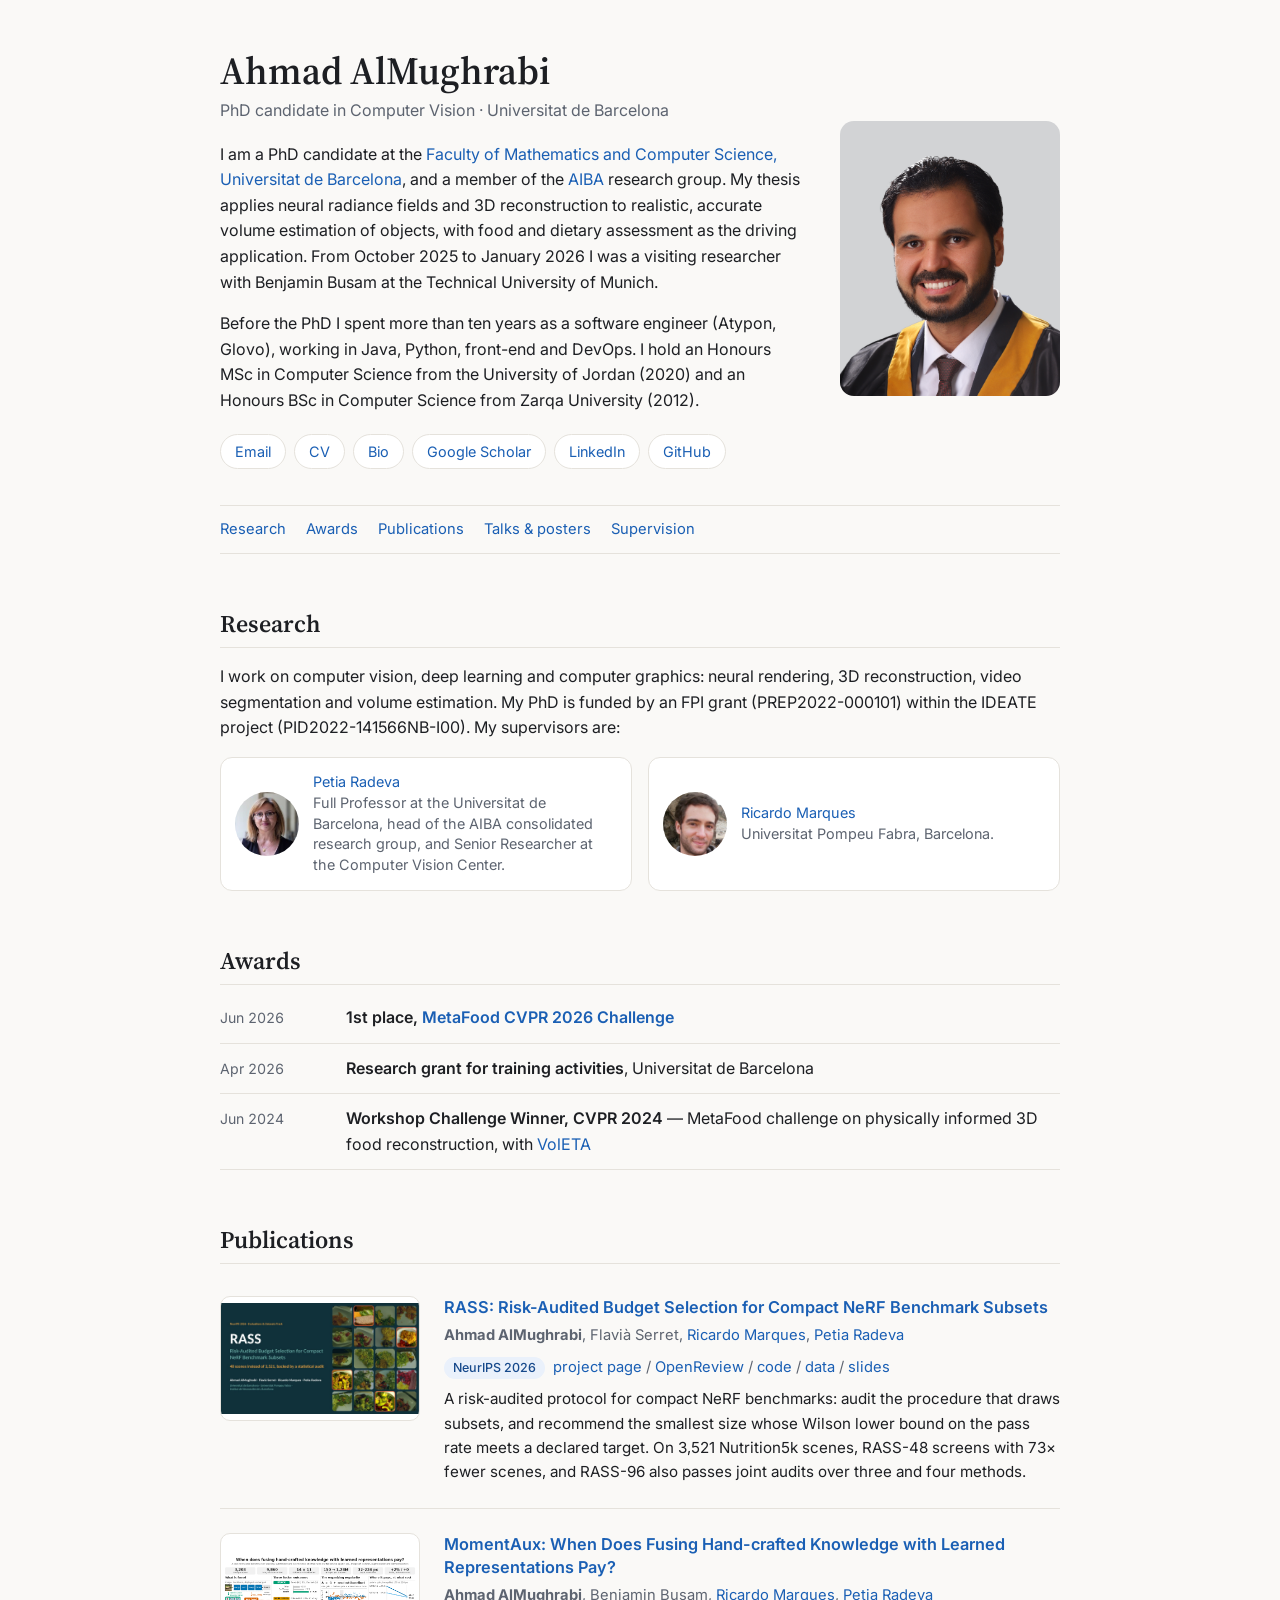
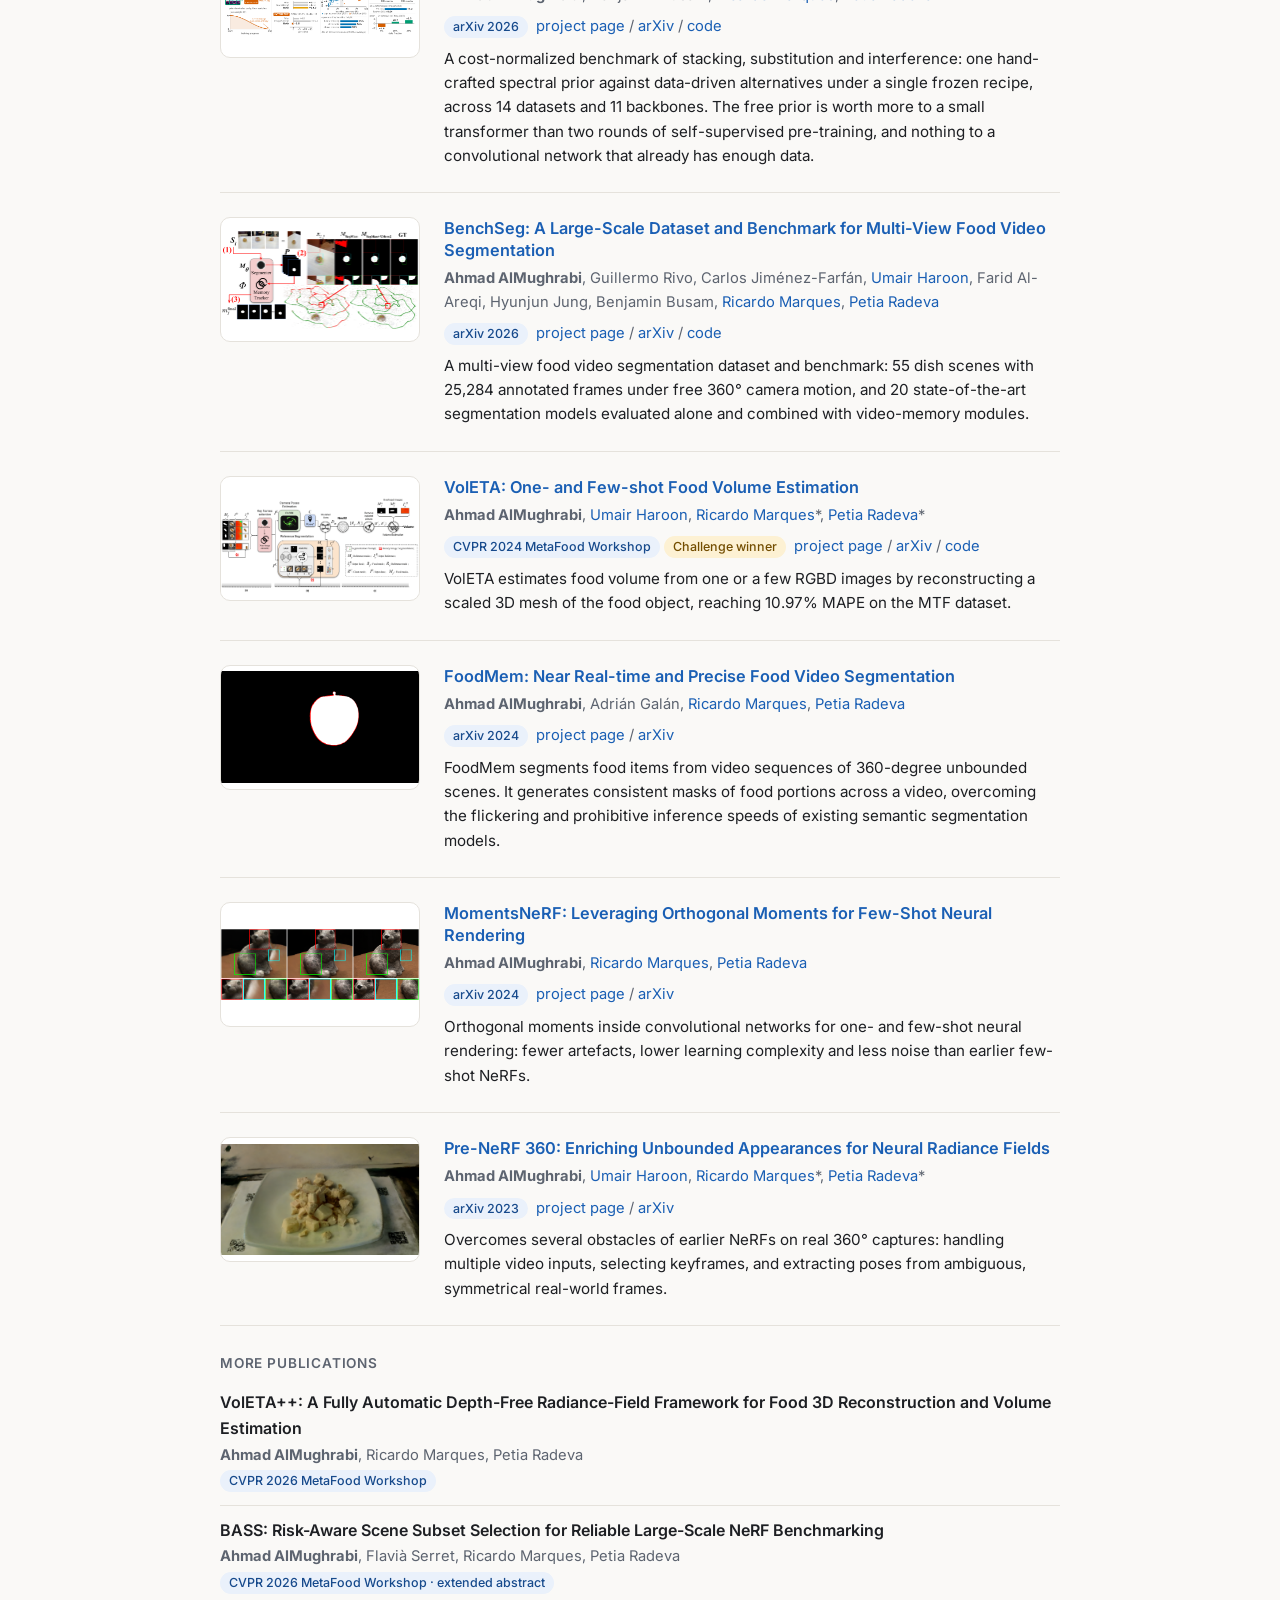
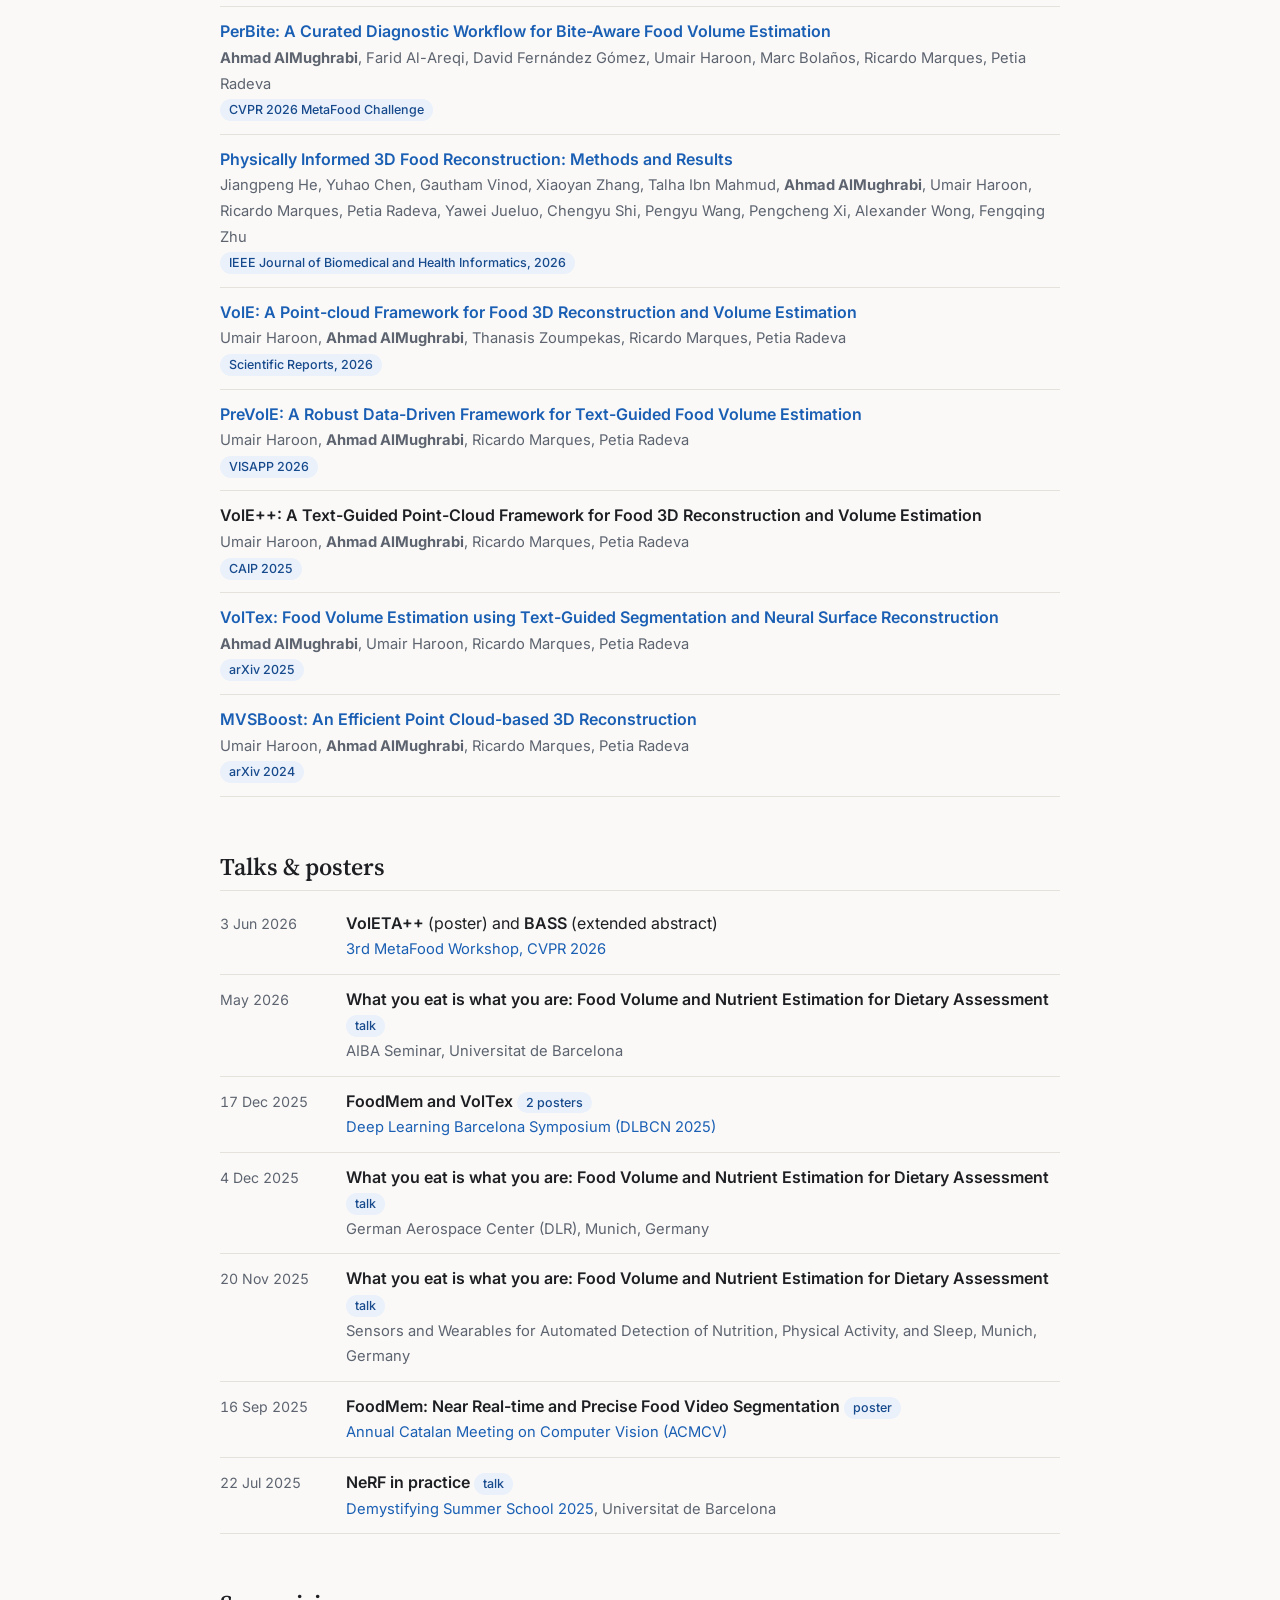
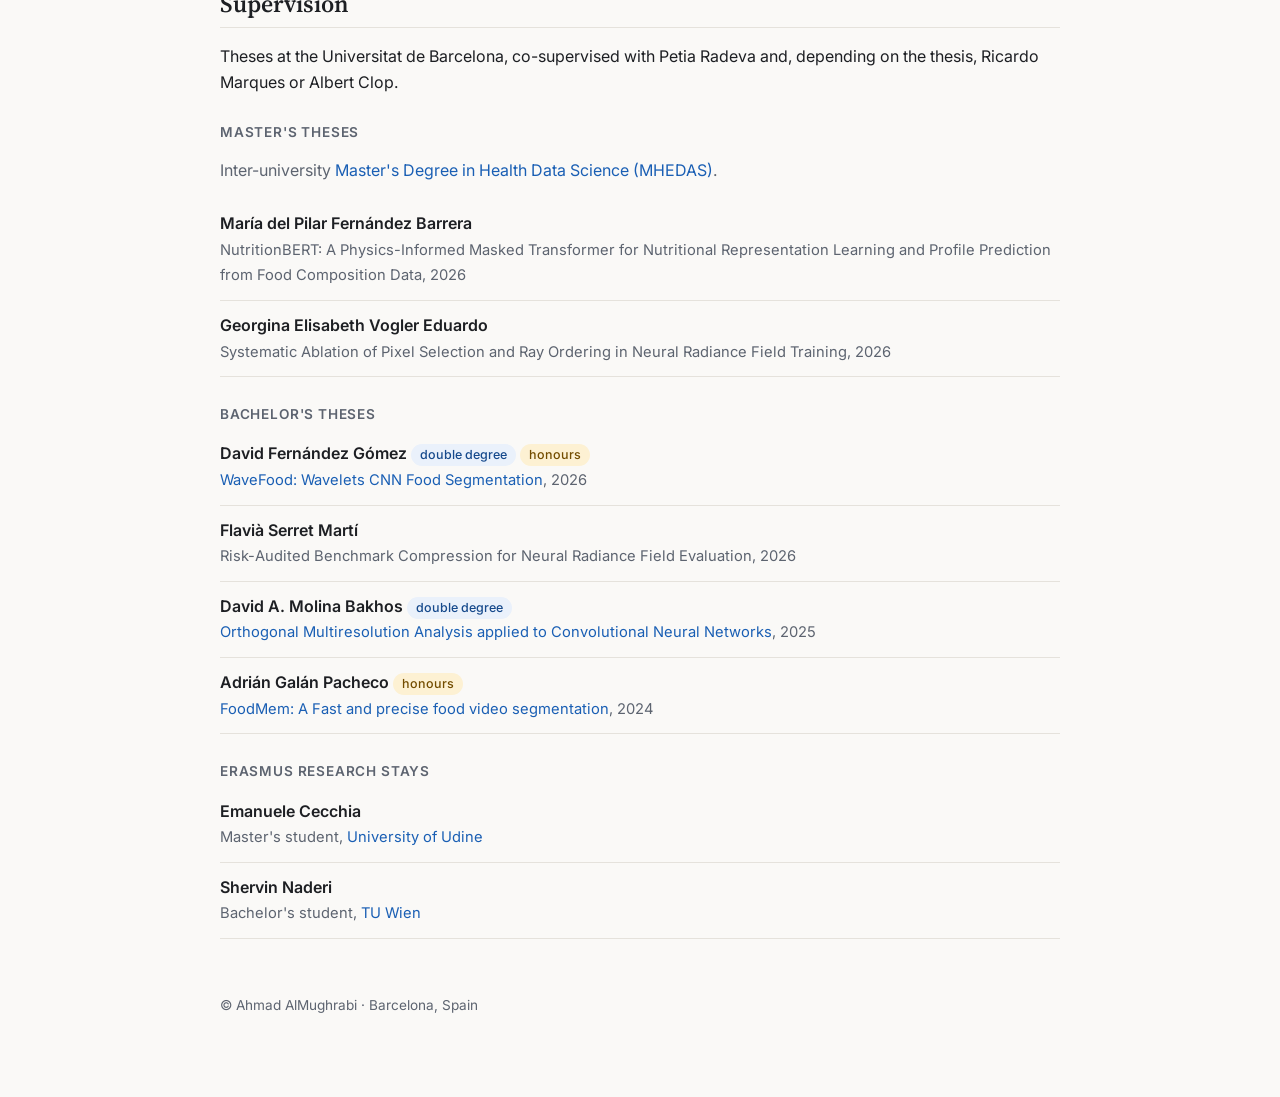
==== index.html @ 0c10c7a7 "Add the RASS project page (NeurIPS 2026, Evaluations & Datasets Track) New page at RASS/ in the styl" ====
<!DOCTYPE html>
<html lang="en">
<head>
  <meta charset="UTF-8">
  <title>Ahmad AlMughrabi</title>
  <meta name="author" content="Ahmad AlMughrabi">
  <meta name="description" content="Ahmad AlMughrabi, PhD candidate at the Universitat de Barcelona working on 3D reconstruction, neural rendering and food computing.">
  <meta name="viewport" content="width=device-width, initial-scale=1">
  <link rel="preconnect" href="https://fonts.googleapis.com">
  <link rel="preconnect" href="https://fonts.gstatic.com" crossorigin>
  <link rel="stylesheet" href="https://fonts.googleapis.com/css2?family=Inter:wght@400;500;600&family=Source+Serif+4:wght@600&display=swap">
  <link rel="stylesheet" href="stylesheet.css">
  <link rel="icon" href="data:image/svg+xml,<svg xmlns=%22http://www.w3.org/2000/svg%22 viewBox=%220 0 100 100%22><text y=%22.9em%22 font-size=%2290%22>🌐</text></svg>">
</head>

<body>
<main>

  <header class="intro">
    <div>
      <h1>Ahmad AlMughrabi</h1>
      <p class="role">PhD candidate in Computer Vision &middot; Universitat de Barcelona</p>
      <p>
        I am a PhD candidate at the <a href="https://mat.ub.edu/en/">Faculty of Mathematics and Computer Science, Universitat de Barcelona</a>,
        and a member of the <a href="https://www.ub.edu/aiba/">AIBA</a> research group. My thesis applies neural radiance fields and
        3D reconstruction to realistic, accurate volume estimation of objects, with food and dietary assessment as the driving application.
        From October 2025 to January 2026 I was a visiting researcher with Benjamin Busam at the Technical University of Munich.
      </p>
      <p>
        Before the PhD I spent more than ten years as a software engineer (Atypon, Glovo), working in Java, Python, front-end and DevOps.
        I hold an Honours MSc in Computer Science from the University of Jordan (2020) and an Honours BSc in Computer Science from Zarqa University (2012).
      </p>
      <ul class="links">
        <li><a href="mailto:sci.mughrabi@gmail.com">Email</a></li>
        <li><a href="data/AhmadCV_v4.pdf">CV</a></li>
        <li><a href="data/amughrabi-bio.txt">Bio</a></li>
        <li><a href="https://scholar.google.com/citations?user=LHy73jwAAAAJ&hl=en">Google Scholar</a></li>
        <li><a href="https://www.linkedin.com/in/amughrabi/">LinkedIn</a></li>
        <li><a href="https://github.com/amughrabi/">GitHub</a></li>
      </ul>
    </div>
    <a class="photo" href="images/amughrabi.jpg"><img src="images/amughrabi.jpg" alt="Portrait of Ahmad AlMughrabi"></a>
  </header>

  <nav aria-label="Sections">
    <a href="#research">Research</a>
    <a href="#awards">Awards</a>
    <a href="#publications">Publications</a>
    <a href="#talks">Talks &amp; posters</a>
    <a href="#supervision">Supervision</a>
  </nav>

  <section>
    <h2 id="research">Research</h2>
    <p>
      I work on computer vision, deep learning and computer graphics: neural rendering, 3D reconstruction, video segmentation and
      volume estimation. My PhD is funded by an FPI grant (PREP2022-000101) within the IDEATE project (PID2022-141566NB-I00). My supervisors are:
    </p>
    <div class="people">
      <div class="person">
        <img src="images/pradeva.jpg" alt="">
        <div>
          <a href="https://ieeexplore.ieee.org/author/37267855700">Petia Radeva</a><br>
          <span class="muted">Full Professor at the Universitat de Barcelona, head of the AIBA consolidated research group, and Senior Researcher at the Computer Vision Center.</span>
        </div>
      </div>
      <div class="person">
        <img src="images/MarquesRicardo150.jpg" alt="">
        <div>
          <a href="https://ricjm.github.io/">Ricardo Marques</a><br>
          <span class="muted">Universitat Pompeu Fabra, Barcelona.</span>
        </div>
      </div>
    </div>
  </section>

  <section>
    <h2 id="awards">Awards</h2>
    <ul class="entries dated">
      <li>
        <span class="date">Jun 2026</span>
        <div><span class="title">1st place, <a href="https://sites.google.com/view/cvpr-metafood-2026">MetaFood CVPR 2026 Challenge</a></span></div>
      </li>
      <li>
        <span class="date">Apr 2026</span>
        <div><span class="title">Research grant for training activities</span>, Universitat de Barcelona</div>
      </li>
      <li>
        <span class="date">Jun 2024</span>
        <div><span class="title">Workshop Challenge Winner, CVPR 2024</span> &mdash; MetaFood challenge on physically informed 3D food reconstruction, with <a href="VolETA-MetaFood/">VolETA</a></div>
      </li>
    </ul>
  </section>

  <section>
    <h2 id="publications">Publications</h2>

    <article class="pub">
      <a class="thumb" href="RASS/"><img src="RASS/imgs/overview.jpg" alt="" loading="lazy"></a>
      <div>
        <h3><a href="RASS/">RASS: Risk-Audited Budget Selection for Compact NeRF Benchmark Subsets</a></h3>
        <div class="authors">
          <strong>Ahmad AlMughrabi</strong>, Flavià Serret, <a href="https://ricjm.github.io/">Ricardo Marques</a>, <a href="http://www.ub.edu/cvub/petiaradeva/">Petia Radeva</a>
        </div>
        <p class="pub-links"><span class="badge">NeurIPS 2026</span> &nbsp;<a href="RASS/">project page</a> / <a href="https://openreview.net/forum?id=ytAbjAspfi">OpenReview</a> / <a href="https://github.com/GCVCG/RASS">code</a> / <a href="https://www.kaggle.com/datasets/nobodyeh/rass-nerf-benchmark-artifact">data</a> / <a href="RASS/slides/RASS_NeurIPS2026_talk.pdf">slides</a></p>
        <p class="desc">
          A risk-audited protocol for compact NeRF benchmarks: audit the procedure that draws subsets, and recommend the smallest size whose
          Wilson lower bound on the pass rate meets a declared target. On 3,521 Nutrition5k scenes, RASS-48 screens with 73&times; fewer scenes,
          and RASS-96 also passes joint audits over three and four methods.
        </p>
      </div>
    </article>

    <article class="pub">
      <a class="thumb" href="MomentAux/"><img src="MomentAux/imgs/overview.png" alt="" loading="lazy"></a>
      <div>
        <h3><a href="MomentAux/">MomentAux: When Does Fusing Hand-crafted Knowledge with Learned Representations Pay?</a></h3>
        <div class="authors">
          <strong>Ahmad AlMughrabi</strong>, Benjamin Busam, <a href="https://ricjm.github.io/">Ricardo Marques</a>, <a href="http://www.ub.edu/cvub/petiaradeva/">Petia Radeva</a>
        </div>
        <p class="pub-links"><span class="badge">arXiv 2026</span> &nbsp;<a href="MomentAux/">project page</a> / <a href="https://arxiv.org/abs/2608.21098">arXiv</a> / <a href="https://github.com/GCVCG/MomentAux">code</a></p>
        <p class="desc">
          A cost-normalized benchmark of stacking, substitution and interference: one hand-crafted spectral prior against data-driven alternatives
          under a single frozen recipe, across 14 datasets and 11 backbones. The free prior is worth more to a small transformer than two rounds of
          self-supervised pre-training, and nothing to a convolutional network that already has enough data.
        </p>
      </div>
    </article>

    <article class="pub">
      <a class="thumb" href="benchseg/"><img src="benchseg/imgs/benchseg.png" alt="" loading="lazy"></a>
      <div>
        <h3><a href="benchseg/">BenchSeg: A Large-Scale Dataset and Benchmark for Multi-View Food Video Segmentation</a></h3>
        <div class="authors">
          <strong>Ahmad AlMughrabi</strong>, Guillermo Rivo, Carlos Jiménez-Farfán, <a href="https://umairharon.github.io/">Umair Haroon</a>, Farid Al-Areqi,
          Hyunjun Jung, Benjamin Busam, <a href="https://ricjm.github.io/">Ricardo Marques</a>, <a href="http://www.ub.edu/cvub/petiaradeva/">Petia Radeva</a>
        </div>
        <p class="pub-links"><span class="badge">arXiv 2026</span> &nbsp;<a href="benchseg/">project page</a> / <a href="https://arxiv.org/abs/2601.07581">arXiv</a> / <a href="https://github.com/GCVCG/BenchSeg">code</a></p>
        <p class="desc">
          A multi-view food video segmentation dataset and benchmark: 55 dish scenes with 25,284 annotated frames under free 360&deg; camera motion,
          and 20 state-of-the-art segmentation models evaluated alone and combined with video-memory modules.
        </p>
      </div>
    </article>

    <article class="pub">
      <a class="thumb" href="VolETA-MetaFood/"><img src="VolETA-MetaFood/img/VolETA.png" alt="" loading="lazy"></a>
      <div>
        <h3><a href="VolETA-MetaFood/">VolETA: One- and Few-shot Food Volume Estimation</a></h3>
        <div class="authors">
          <strong>Ahmad AlMughrabi</strong>, <a href="https://umairharon.github.io/">Umair Haroon</a>, <a href="https://ricjm.github.io/">Ricardo Marques</a>*, <a href="http://www.ub.edu/cvub/petiaradeva/">Petia Radeva</a>*
        </div>
        <p class="pub-links"><span class="badge">CVPR 2024 MetaFood Workshop</span> <span class="badge award">Challenge winner</span> &nbsp;<a href="VolETA-MetaFood/">project page</a> / <a href="https://arxiv.org/abs/2407.01717">arXiv</a> / <a href="https://github.com/GCVCG/VolETA-MetaFood">code</a></p>
        <p class="desc">
          VolETA estimates food volume from one or a few RGBD images by reconstructing a scaled 3D mesh of the food object, reaching 10.97% MAPE on the MTF dataset.
        </p>
      </div>
    </article>

    <article class="pub">
      <a class="thumb" href="foodmem/"><img src="foodmem/gifs/VolETA/apple/foodmem1.gif" alt="" loading="lazy"></a>
      <div>
        <h3><a href="foodmem/">FoodMem: Near Real-time and Precise Food Video Segmentation</a></h3>
        <div class="authors">
          <strong>Ahmad AlMughrabi</strong>, Adrián Galán, <a href="https://ricjm.github.io/">Ricardo Marques</a>, <a href="http://www.ub.edu/cvub/petiaradeva/">Petia Radeva</a>
        </div>
        <p class="pub-links"><span class="badge">arXiv 2024</span> &nbsp;<a href="foodmem/">project page</a> / <a href="https://arxiv.org/abs/2407.12121">arXiv</a></p>
        <p class="desc">
          FoodMem segments food items from video sequences of 360-degree unbounded scenes. It generates consistent masks of food portions across a video,
          overcoming the flickering and prohibitive inference speeds of existing semantic segmentation models.
        </p>
      </div>
    </article>

    <article class="pub">
      <a class="thumb" href="momentsnerf/"><img src="momentsnerf/img/fig_sample.png" alt="" loading="lazy"></a>
      <div>
        <h3><a href="momentsnerf/">MomentsNeRF: Leveraging Orthogonal Moments for Few-Shot Neural Rendering</a></h3>
        <div class="authors">
          <strong>Ahmad AlMughrabi</strong>, <a href="https://ricjm.github.io/">Ricardo Marques</a>, <a href="http://www.ub.edu/cvub/petiaradeva/">Petia Radeva</a>
        </div>
        <p class="pub-links"><span class="badge">arXiv 2024</span> &nbsp;<a href="momentsnerf/">project page</a> / <a href="https://arxiv.org/abs/2407.02668">arXiv</a></p>
        <p class="desc">
          Orthogonal moments inside convolutional networks for one- and few-shot neural rendering: fewer artefacts, lower learning complexity and less noise than earlier few-shot NeRFs.
        </p>
      </div>
    </article>

    <article class="pub">
      <a class="thumb" href="prenerf/">
        <img src="prenerf/img/dish_1550704750.png" alt="" loading="lazy">
        <video muted autoplay loop playsinline preload="none" poster="prenerf/img/dish_1550704750.png"><source src="prenerf/img/dish_1550704750.mp4" type="video/mp4"></video>
      </a>
      <div>
        <h3><a href="prenerf/">Pre-NeRF 360: Enriching Unbounded Appearances for Neural Radiance Fields</a></h3>
        <div class="authors">
          <strong>Ahmad AlMughrabi</strong>, <a href="https://umairharon.github.io/">Umair Haroon</a>, <a href="https://ricjm.github.io/">Ricardo Marques</a>*, <a href="http://www.ub.edu/cvub/petiaradeva/">Petia Radeva</a>*
        </div>
        <p class="pub-links"><span class="badge">arXiv 2023</span> &nbsp;<a href="prenerf/">project page</a> / <a href="https://arxiv.org/abs/2303.12234">arXiv</a></p>
        <p class="desc">
          Overcomes several obstacles of earlier NeRFs on real 360&deg; captures: handling multiple video inputs, selecting keyframes, and extracting poses from ambiguous, symmetrical real-world frames.
        </p>
      </div>
    </article>

    <h3 class="sub">More publications</h3>
    <ul class="entries">
      <li>
        <span class="title">VolETA++: A Fully Automatic Depth-Free Radiance-Field Framework for Food 3D Reconstruction and Volume Estimation</span><br>
        <span class="meta"><strong>Ahmad AlMughrabi</strong>, Ricardo Marques, Petia Radeva</span><br>
        <span class="badge">CVPR 2026 MetaFood Workshop</span>
      </li>
      <li>
        <span class="title">BASS: Risk-Aware Scene Subset Selection for Reliable Large-Scale NeRF Benchmarking</span><br>
        <span class="meta"><strong>Ahmad AlMughrabi</strong>, Flavià Serret, Ricardo Marques, Petia Radeva</span><br>
        <span class="badge">CVPR 2026 MetaFood Workshop &middot; extended abstract</span>
      </li>
      <li>
        <a class="title" href="https://arxiv.org/abs/2606.02021">PerBite: A Curated Diagnostic Workflow for Bite-Aware Food Volume Estimation</a><br>
        <span class="meta"><strong>Ahmad AlMughrabi</strong>, Farid Al-Areqi, David Fernández Gómez, Umair Haroon, Marc Bolaños, Ricardo Marques, Petia Radeva</span><br>
        <span class="badge">CVPR 2026 MetaFood Challenge</span>
      </li>
      <li>
        <a class="title" href="https://arxiv.org/abs/2407.09285">Physically Informed 3D Food Reconstruction: Methods and Results</a><br>
        <span class="meta">Jiangpeng He, Yuhao Chen, Gautham Vinod, Xiaoyan Zhang, Talha Ibn Mahmud, <strong>Ahmad AlMughrabi</strong>, Umair Haroon, Ricardo Marques, Petia Radeva, Yawei Jueluo, Chengyu Shi, Pengyu Wang, Pengcheng Xi, Alexander Wong, Fengqing Zhu</span><br>
        <span class="badge">IEEE Journal of Biomedical and Health Informatics, 2026</span>
      </li>
      <li>
        <a class="title" href="https://arxiv.org/abs/2505.10205">VolE: A Point-cloud Framework for Food 3D Reconstruction and Volume Estimation</a><br>
        <span class="meta">Umair Haroon, <strong>Ahmad AlMughrabi</strong>, Thanasis Zoumpekas, Ricardo Marques, Petia Radeva</span><br>
        <span class="badge">Scientific Reports, 2026</span>
      </li>
      <li>
        <a class="title" href="https://doi.org/10.5220/0014366700004084">PreVolE: A Robust Data-Driven Framework for Text-Guided Food Volume Estimation</a><br>
        <span class="meta">Umair Haroon, <strong>Ahmad AlMughrabi</strong>, Ricardo Marques, Petia Radeva</span><br>
        <span class="badge">VISAPP 2026</span>
      </li>
      <li>
        <span class="title">VolE++: A Text-Guided Point-Cloud Framework for Food 3D Reconstruction and Volume Estimation</span><br>
        <span class="meta">Umair Haroon, <strong>Ahmad AlMughrabi</strong>, Ricardo Marques, Petia Radeva</span><br>
        <span class="badge">CAIP 2025</span>
      </li>
      <li>
        <a class="title" href="https://arxiv.org/abs/2506.02895">VolTex: Food Volume Estimation using Text-Guided Segmentation and Neural Surface Reconstruction</a><br>
        <span class="meta"><strong>Ahmad AlMughrabi</strong>, Umair Haroon, Ricardo Marques, Petia Radeva</span><br>
        <span class="badge">arXiv 2025</span>
      </li>
      <li>
        <a class="title" href="https://arxiv.org/abs/2406.13515">MVSBoost: An Efficient Point Cloud-based 3D Reconstruction</a><br>
        <span class="meta">Umair Haroon, <strong>Ahmad AlMughrabi</strong>, Ricardo Marques, Petia Radeva</span><br>
        <span class="badge">arXiv 2024</span>
      </li>
    </ul>
  </section>

  <section>
    <h2 id="talks">Talks &amp; posters</h2>
    <ul class="entries dated">
      <li>
        <span class="date">3 Jun 2026</span>
        <div>
          <span class="title">VolETA++</span> (poster) and <span class="title">BASS</span> (extended abstract)<br>
          <span class="meta"><a href="https://sites.google.com/view/cvpr-metafood-2026">3rd MetaFood Workshop, CVPR 2026</a></span>
        </div>
      </li>
      <li>
        <span class="date">May 2026</span>
        <div>
          <span class="title">What you eat is what you are: Food Volume and Nutrient Estimation for Dietary Assessment</span> <span class="badge">talk</span><br>
          <span class="meta">AIBA Seminar, Universitat de Barcelona</span>
        </div>
      </li>
      <li>
        <span class="date">17 Dec 2025</span>
        <div>
          <span class="title">FoodMem and VolTex</span> <span class="badge">2 posters</span><br>
          <span class="meta"><a href="https://sites.google.com/view/dlbcn2025/program/posters">Deep Learning Barcelona Symposium (DLBCN 2025)</a></span>
        </div>
      </li>
      <li>
        <span class="date">4 Dec 2025</span>
        <div>
          <span class="title">What you eat is what you are: Food Volume and Nutrient Estimation for Dietary Assessment</span> <span class="badge">talk</span><br>
          <span class="meta">German Aerospace Center (DLR), Munich, Germany</span>
        </div>
      </li>
      <li>
        <span class="date">20 Nov 2025</span>
        <div>
          <span class="title">What you eat is what you are: Food Volume and Nutrient Estimation for Dietary Assessment</span> <span class="badge">talk</span><br>
          <span class="meta">Sensors and Wearables for Automated Detection of Nutrition, Physical Activity, and Sleep, Munich, Germany</span>
        </div>
      </li>
      <li>
        <span class="date">16 Sep 2025</span>
        <div>
          <span class="title">FoodMem: Near Real-time and Precise Food Video Segmentation</span> <span class="badge">poster</span><br>
          <span class="meta"><a href="https://www.cvc.uab.es/acmcv/?page_id=235">Annual Catalan Meeting on Computer Vision (ACMCV)</a></span>
        </div>
      </li>
      <li>
        <span class="date">22 Jul 2025</span>
        <div>
          <span class="title">NeRF in practice</span> <span class="badge">talk</span><br>
          <span class="meta"><a href="https://www.ub.edu/aiba/winter-school/">Demystifying Summer School 2025</a>, Universitat de Barcelona</span>
        </div>
      </li>
    </ul>
  </section>

  <section>
    <h2 id="supervision">Supervision</h2>
    <p>
      Theses at the Universitat de Barcelona, co-supervised with Petia Radeva and, depending on the thesis, Ricardo Marques or Albert Clop.
    </p>

    <h3 class="sub">Master's theses</h3>
    <p class="muted">Inter-university <a href="https://www.urv.cat/en/studies/master/courses/health-data-science/">Master's Degree in Health Data Science (MHEDAS)</a>.</p>
    <ul class="entries">
      <li>
        <span class="title">María del Pilar Fernández Barrera</span><br>
        <span class="meta">NutritionBERT: A Physics-Informed Masked Transformer for Nutritional Representation Learning and Profile Prediction from Food Composition Data, 2026</span>
      </li>
      <li>
        <span class="title">Georgina Elisabeth Vogler Eduardo</span><br>
        <span class="meta">Systematic Ablation of Pixel Selection and Ray Ordering in Neural Radiance Field Training, 2026</span>
      </li>
    </ul>

    <h3 class="sub">Bachelor's theses</h3>
    <ul class="entries">
      <li>
        <span class="title">David Fernández Gómez</span> <span class="badge">double degree</span> <span class="badge award">honours</span><br>
        <span class="meta"><a href="https://diposit.ub.edu/items/f4355d2b-e8f8-4dc3-a715-56f9677cf09b">WaveFood: Wavelets CNN Food Segmentation</a>, 2026</span>
      </li>
      <li>
        <span class="title">Flavià Serret Martí</span><br>
        <span class="meta">Risk-Audited Benchmark Compression for Neural Radiance Field Evaluation, 2026</span>
      </li>
      <li>
        <span class="title">David A. Molina Bakhos</span> <span class="badge">double degree</span><br>
        <span class="meta"><a href="https://hdl.handle.net/2445/227949">Orthogonal Multiresolution Analysis applied to Convolutional Neural Networks</a>, 2025</span>
      </li>
      <li>
        <span class="title">Adrián Galán Pacheco</span> <span class="badge award">honours</span><br>
        <span class="meta"><a href="https://hdl.handle.net/2445/215722">FoodMem: A Fast and precise food video segmentation</a>, 2024</span>
      </li>
    </ul>

    <h3 class="sub">Erasmus research stays</h3>
    <ul class="entries">
      <li>
        <span class="title">Emanuele Cecchia</span><br>
        <span class="meta">Master's student, <a href="https://www.uniud.it/">University of Udine</a></span>
      </li>
      <li>
        <span class="title">Shervin Naderi</span><br>
        <span class="meta">Bachelor's student, <a href="https://www.tuwien.at/">TU Wien</a></span>
      </li>
    </ul>
  </section>

  <footer>
    &copy; Ahmad AlMughrabi &middot; Barcelona, Spain
  </footer>

</main>
</body>
</html>
---- stylesheet.css ----
:root {
  --bg: #faf9f7;
  --surface: #ffffff;
  --text: #1d1f23;
  --muted: #5d6470;
  --line: #e5e2dc;
  --accent: #1a5fb4;
  --accent-hover: #c2410c;
  --badge-bg: #eaf1fb;
  --badge-text: #174a8c;
  --award-bg: #fdf1d3;
  --award-text: #734d00;
}

@media (prefers-color-scheme: dark) {
  :root {
    --bg: #121417;
    --surface: #1a1d22;
    --text: #e7e8ea;
    --muted: #a0a7b3;
    --line: #2b3038;
    --accent: #7fb2f0;
    --accent-hover: #ffb074;
    --badge-bg: #1e2a3c;
    --badge-text: #a9c9f5;
    --award-bg: #33290f;
    --award-text: #f2cf7a;
  }
}

* { box-sizing: border-box; }

html { scroll-behavior: smooth; }

body {
  margin: 0;
  background: var(--bg);
  color: var(--text);
  font: 16px/1.6 'Inter', system-ui, -apple-system, 'Segoe UI', Helvetica, Arial, sans-serif;
  -webkit-font-smoothing: antialiased;
}

main {
  max-width: 880px;
  margin: 0 auto;
  padding: 48px 20px 80px;
}

a {
  color: var(--accent);
  text-decoration: none;
}

a:hover,
a:focus-visible {
  color: var(--accent-hover);
  text-decoration: underline;
}

h1, h2 {
  font-family: 'Source Serif 4', Georgia, serif;
  font-weight: 600;
  line-height: 1.2;
}

h1 {
  font-size: 2.4rem;
  margin: 0 0 4px;
}

h2 {
  font-size: 1.5rem;
  margin: 56px 0 8px;
  padding-bottom: 8px;
  border-bottom: 1px solid var(--line);
  scroll-margin-top: 16px;
}

h3 {
  font-size: 1.02rem;
  font-weight: 600;
  line-height: 1.35;
  margin: 0 0 6px;
}

.muted { color: var(--muted); }

/* intro */
.intro {
  display: grid;
  grid-template-columns: 1fr 220px;
  gap: 40px;
  align-items: center;
}

.intro .role {
  color: var(--muted);
  margin: 0 0 18px;
}

.intro img {
  width: 100%;
  aspect-ratio: 4 / 5;
  object-fit: cover;
  object-position: top;
  border-radius: 14px;
  display: block;
}

.links {
  display: flex;
  flex-wrap: wrap;
  gap: 8px;
  margin: 20px 0 0;
  padding: 0;
  list-style: none;
}

.links a {
  display: block;
  padding: 5px 14px;
  border: 1px solid var(--line);
  border-radius: 999px;
  background: var(--surface);
  font-size: 0.9rem;
}

.links a:hover,
.links a:focus-visible {
  border-color: var(--accent-hover);
  text-decoration: none;
}

nav {
  display: flex;
  flex-wrap: wrap;
  gap: 4px 20px;
  margin-top: 36px;
  padding: 12px 0;
  border-top: 1px solid var(--line);
  border-bottom: 1px solid var(--line);
  font-size: 0.92rem;
}

/* supervisors */
.people {
  display: grid;
  grid-template-columns: 1fr 1fr;
  gap: 16px;
  margin-top: 16px;
}

.person {
  display: flex;
  gap: 14px;
  align-items: center;
  padding: 14px;
  border: 1px solid var(--line);
  border-radius: 12px;
  background: var(--surface);
  font-size: 0.9rem;
  line-height: 1.45;
}

.person img {
  width: 64px;
  height: 64px;
  border-radius: 50%;
  object-fit: cover;
  flex: none;
}

/* publications */
.pub {
  display: grid;
  grid-template-columns: 200px 1fr;
  gap: 24px;
  padding: 24px 0;
  border-bottom: 1px solid var(--line);
}

.thumb {
  position: relative;
  align-self: start;
  aspect-ratio: 16 / 10;
  border: 1px solid var(--line);
  border-radius: 10px;
  background: #fff;
  overflow: hidden;
}

.thumb img,
.thumb video {
  position: absolute;
  inset: 0;
  width: 100%;
  height: 100%;
  object-fit: contain;
}

.thumb video {
  opacity: 0;
  transition: opacity .2s ease-in-out;
  background: #fff;
}

.pub:hover .thumb video { opacity: 1; }

.pub p { margin: 8px 0 0; }

.authors,
.pub-links,
.entries .meta {
  font-size: 0.92rem;
  color: var(--muted);
}

.pub .desc { font-size: 0.95rem; }

.badge {
  display: inline-block;
  padding: 1px 9px;
  border-radius: 999px;
  background: var(--badge-bg);
  color: var(--badge-text);
  font-size: 0.78rem;
  font-weight: 500;
  white-space: nowrap;
}

.badge.award {
  background: var(--award-bg);
  color: var(--award-text);
}

/* lists: awards, talks, supervision, more publications */
.entries {
  list-style: none;
  margin: 0;
  padding: 0;
}

.entries li {
  padding: 12px 0;
  border-bottom: 1px solid var(--line);
}

.entries.dated li {
  display: grid;
  grid-template-columns: 110px 1fr;
  gap: 16px;
}

.entries .date {
  color: var(--muted);
  font-size: 0.88rem;
  font-variant-numeric: tabular-nums;
  padding-top: 2px;
}

.entries .title { font-weight: 600; }

h3.sub {
  margin-top: 28px;
  color: var(--muted);
  font-size: 0.85rem;
  letter-spacing: 0.06em;
  text-transform: uppercase;
}

footer {
  margin-top: 56px;
  color: var(--muted);
  font-size: 0.85rem;
}

@media (max-width: 640px) {
  main { padding-top: 32px; }

  h1 { font-size: 2rem; }

  .intro { grid-template-columns: 1fr; gap: 24px; }

  .intro .photo { order: -1; width: 160px; }

  .people { grid-template-columns: 1fr; }

  .pub { grid-template-columns: 1fr; gap: 14px; }

  .thumb { max-width: 320px; }

  .entries.dated li { grid-template-columns: 1fr; gap: 2px; }
}
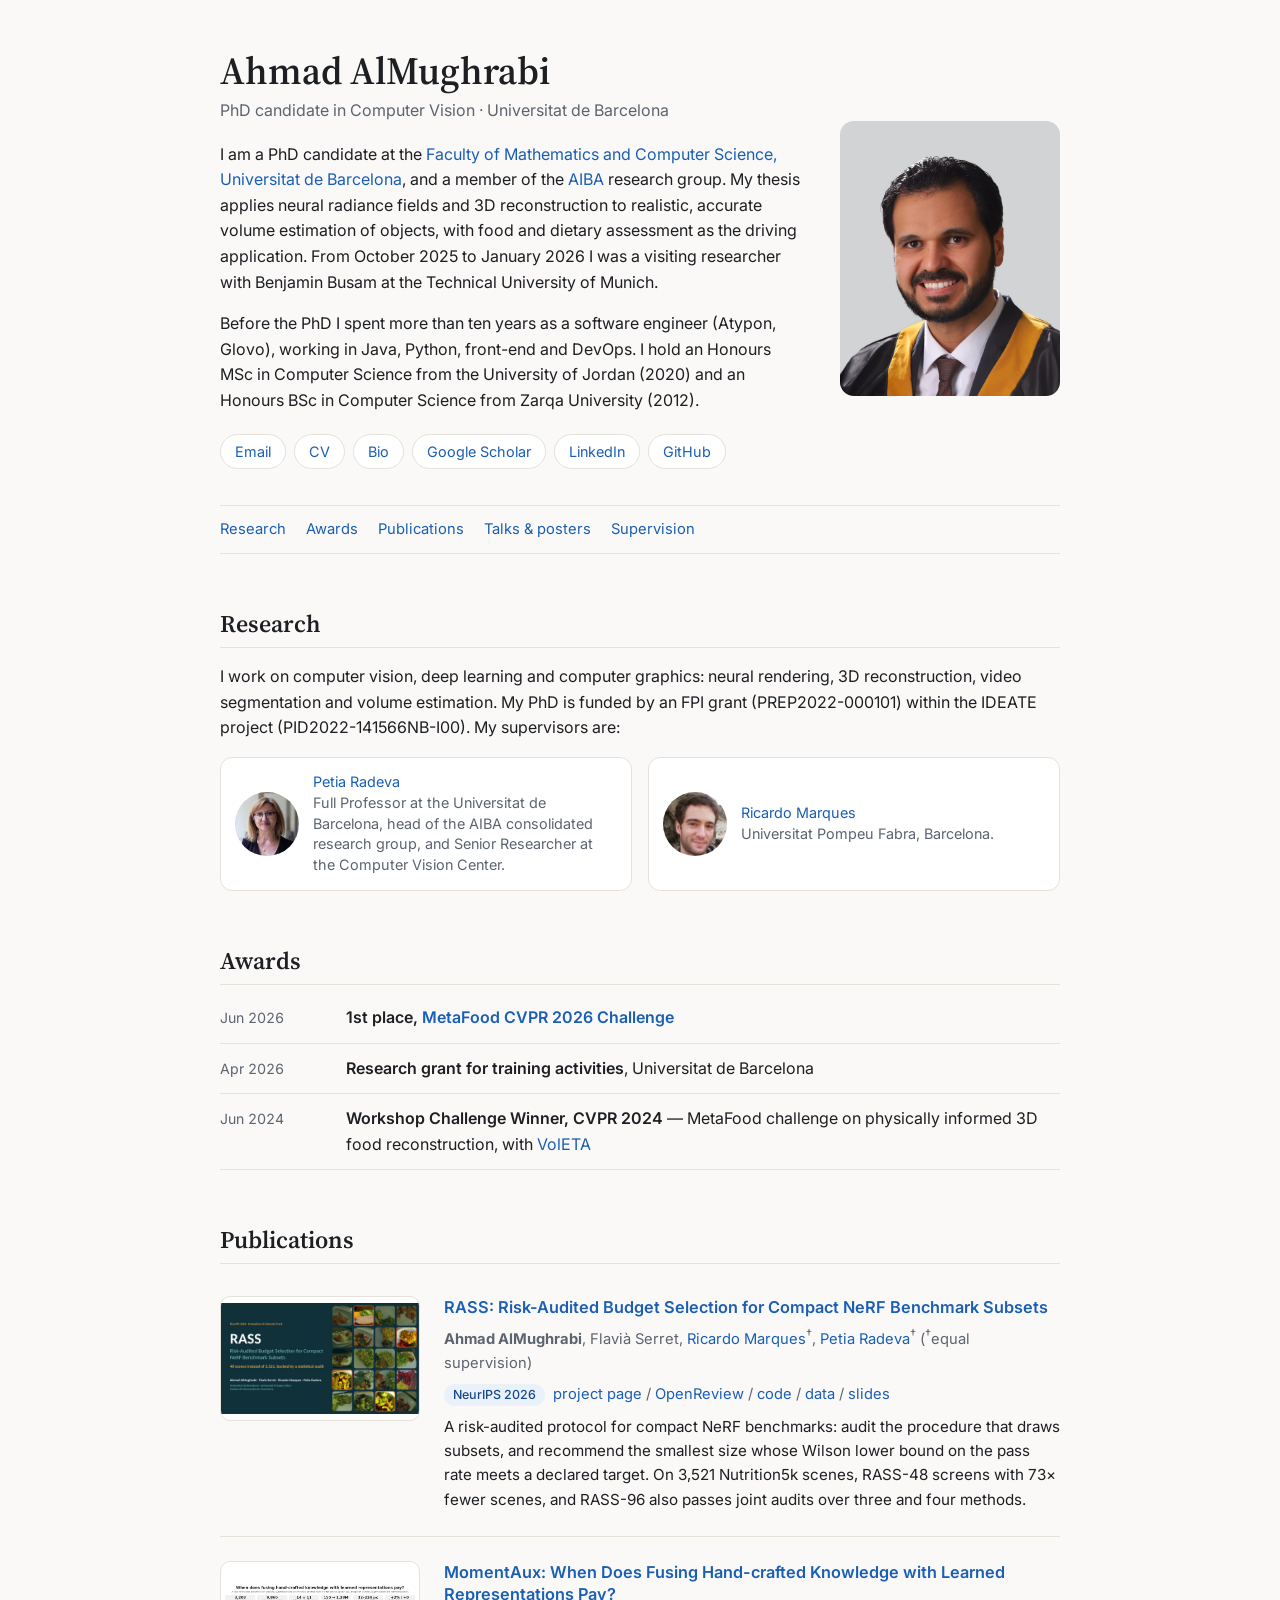
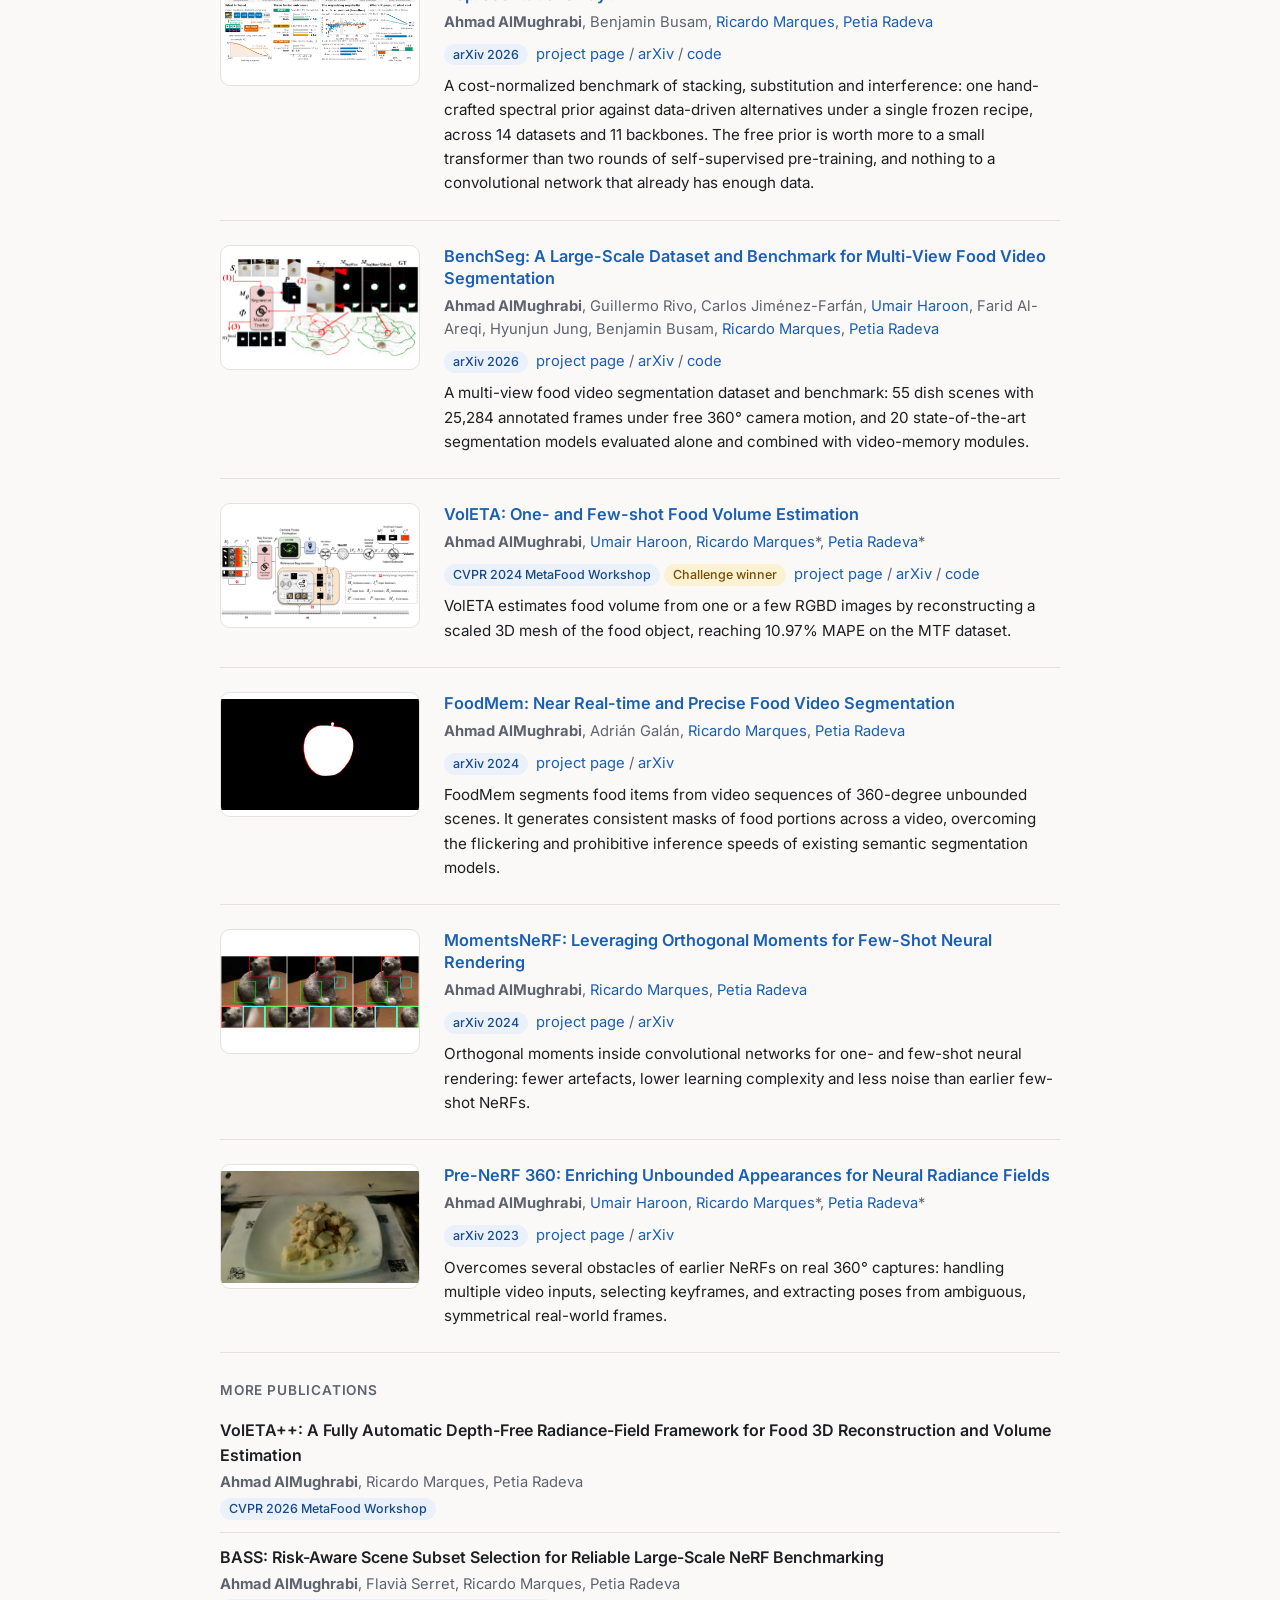
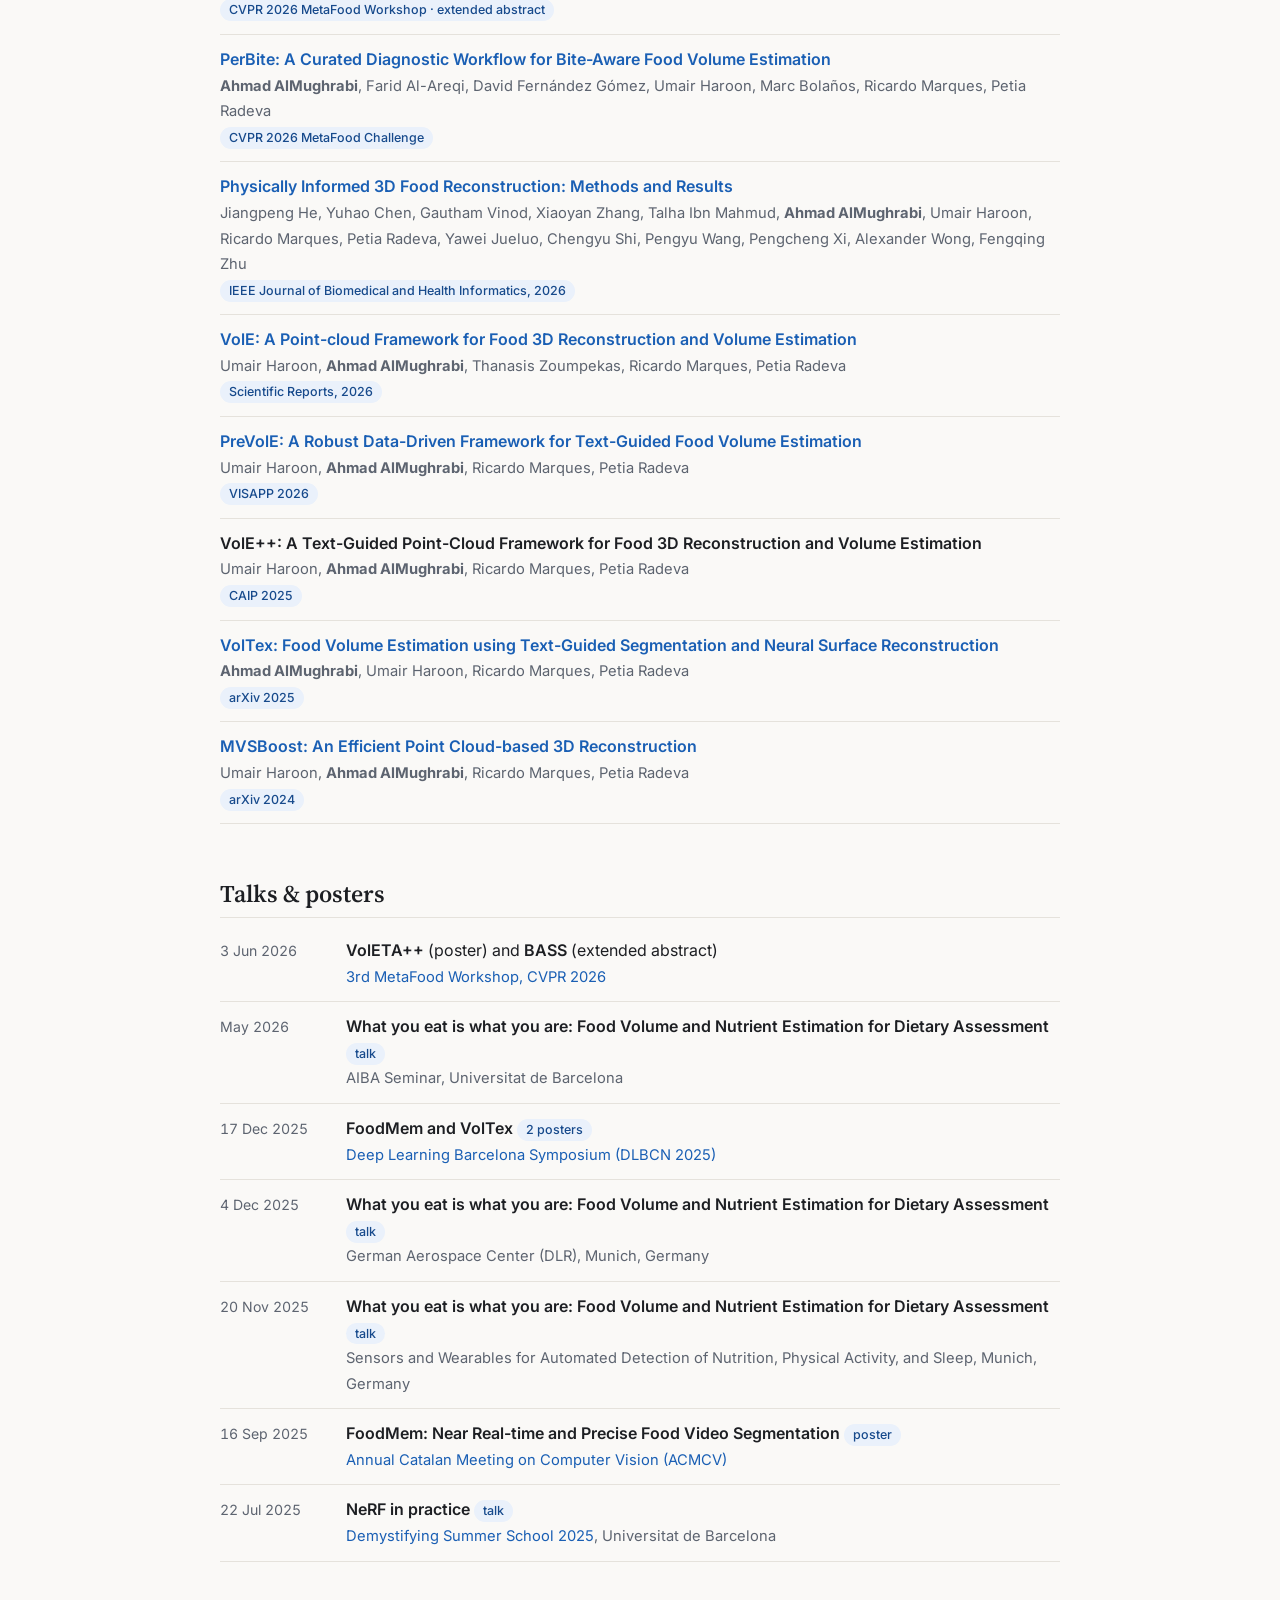
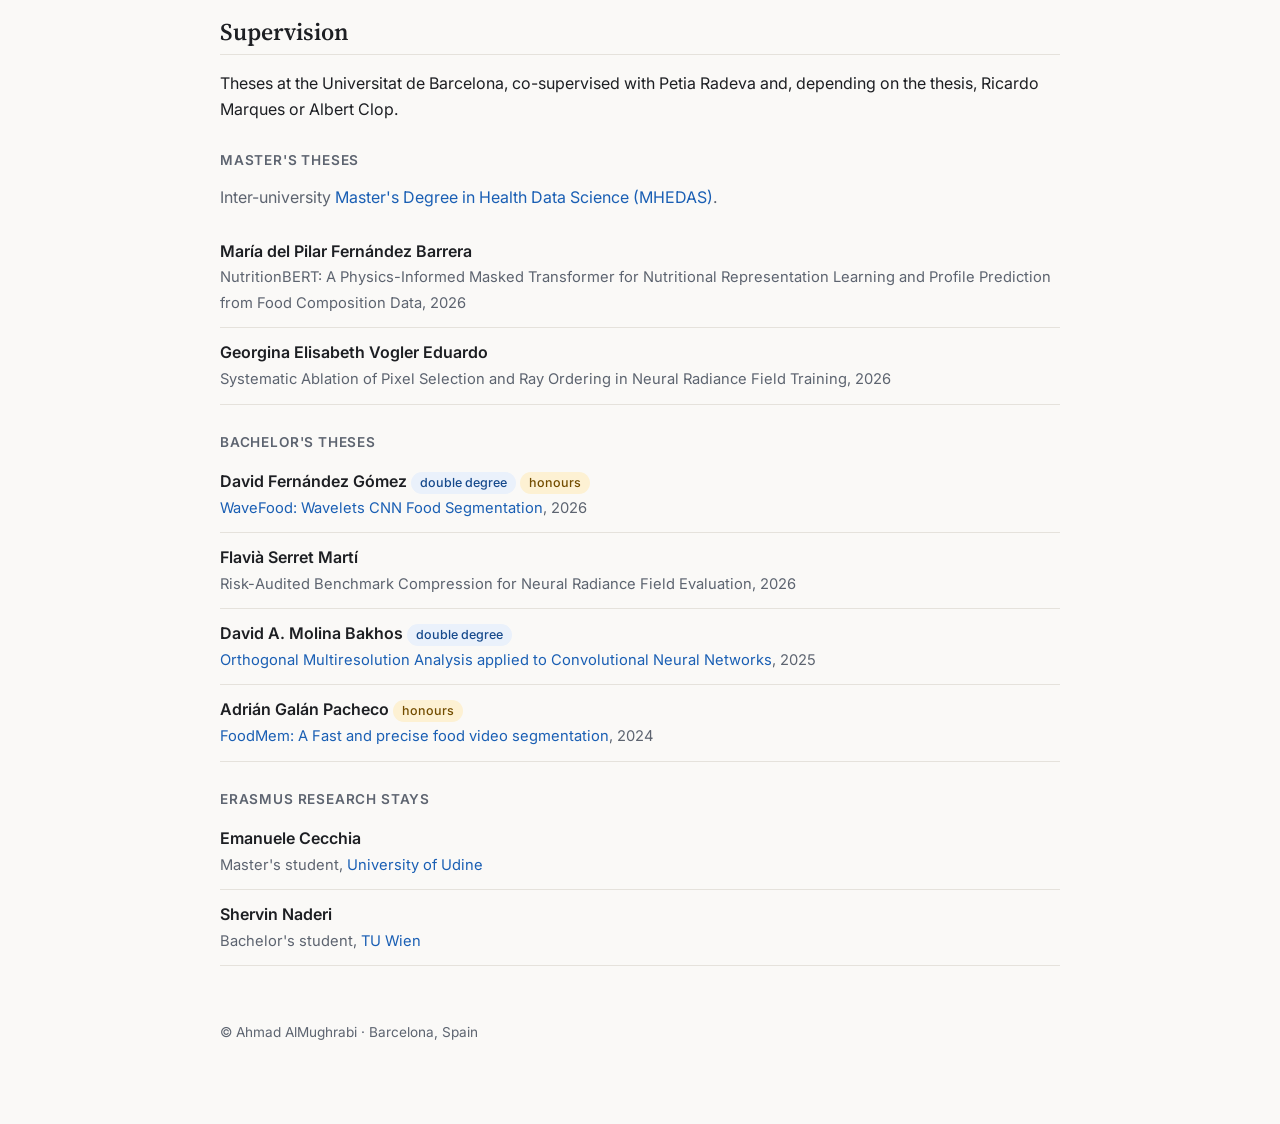
==== commit d0883801: "RASS: mark Ricardo Marques and Petia Radeva as equal supervision Matches the camera-ready paper, on " ====
--- a/index.html
+++ b/index.html
@@ -10,7 +10,7 @@
   <link rel="preconnect" href="https://fonts.gstatic.com" crossorigin>
   <link rel="stylesheet" href="https://fonts.googleapis.com/css2?family=Inter:wght@400;500;600&family=Source+Serif+4:wght@600&display=swap">
   <link rel="stylesheet" href="stylesheet.css">
-  <link rel="icon" href="data:image/svg+xml,<svg xmlns=%22http://www.w3.org/2000/svg%22 viewBox=%220 0 100 100%22><text y=%22.9em%22 font-size=%2290%22>🌐</text></svg>">
+  <link rel="icon" href="data:image/svg+xml,%3Csvg%20xmlns%3D%22http%3A%2F%2Fwww.w3.org%2F2000%2Fsvg%22%20viewBox%3D%220%200%20100%20100%22%3E%3Ctext%20y%3D%22.9em%22%20font-size%3D%2290%22%3E%F0%9F%8C%90%3C%2Ftext%3E%3C%2Fsvg%3E">
 </head>
 
 <body>
@@ -100,7 +100,7 @@
       <div>
         <h3><a href="RASS/">RASS: Risk-Audited Budget Selection for Compact NeRF Benchmark Subsets</a></h3>
         <div class="authors">
-          <strong>Ahmad AlMughrabi</strong>, Flavià Serret, <a href="https://ricjm.github.io/">Ricardo Marques</a>, <a href="http://www.ub.edu/cvub/petiaradeva/">Petia Radeva</a>
+          <strong>Ahmad AlMughrabi</strong>, Flavià Serret, <a href="https://ricjm.github.io/">Ricardo Marques</a><sup>&dagger;</sup>, <a href="http://www.ub.edu/cvub/petiaradeva/">Petia Radeva</a><sup>&dagger;</sup> (<sup>&dagger;</sup>equal supervision)
         </div>
         <p class="pub-links"><span class="badge">NeurIPS 2026</span> &nbsp;<a href="RASS/">project page</a> / <a href="https://openreview.net/forum?id=ytAbjAspfi">OpenReview</a> / <a href="https://github.com/GCVCG/RASS">code</a> / <a href="https://www.kaggle.com/datasets/nobodyeh/rass-nerf-benchmark-artifact">data</a> / <a href="RASS/slides/RASS_NeurIPS2026_talk.pdf">slides</a></p>
         <p class="desc">
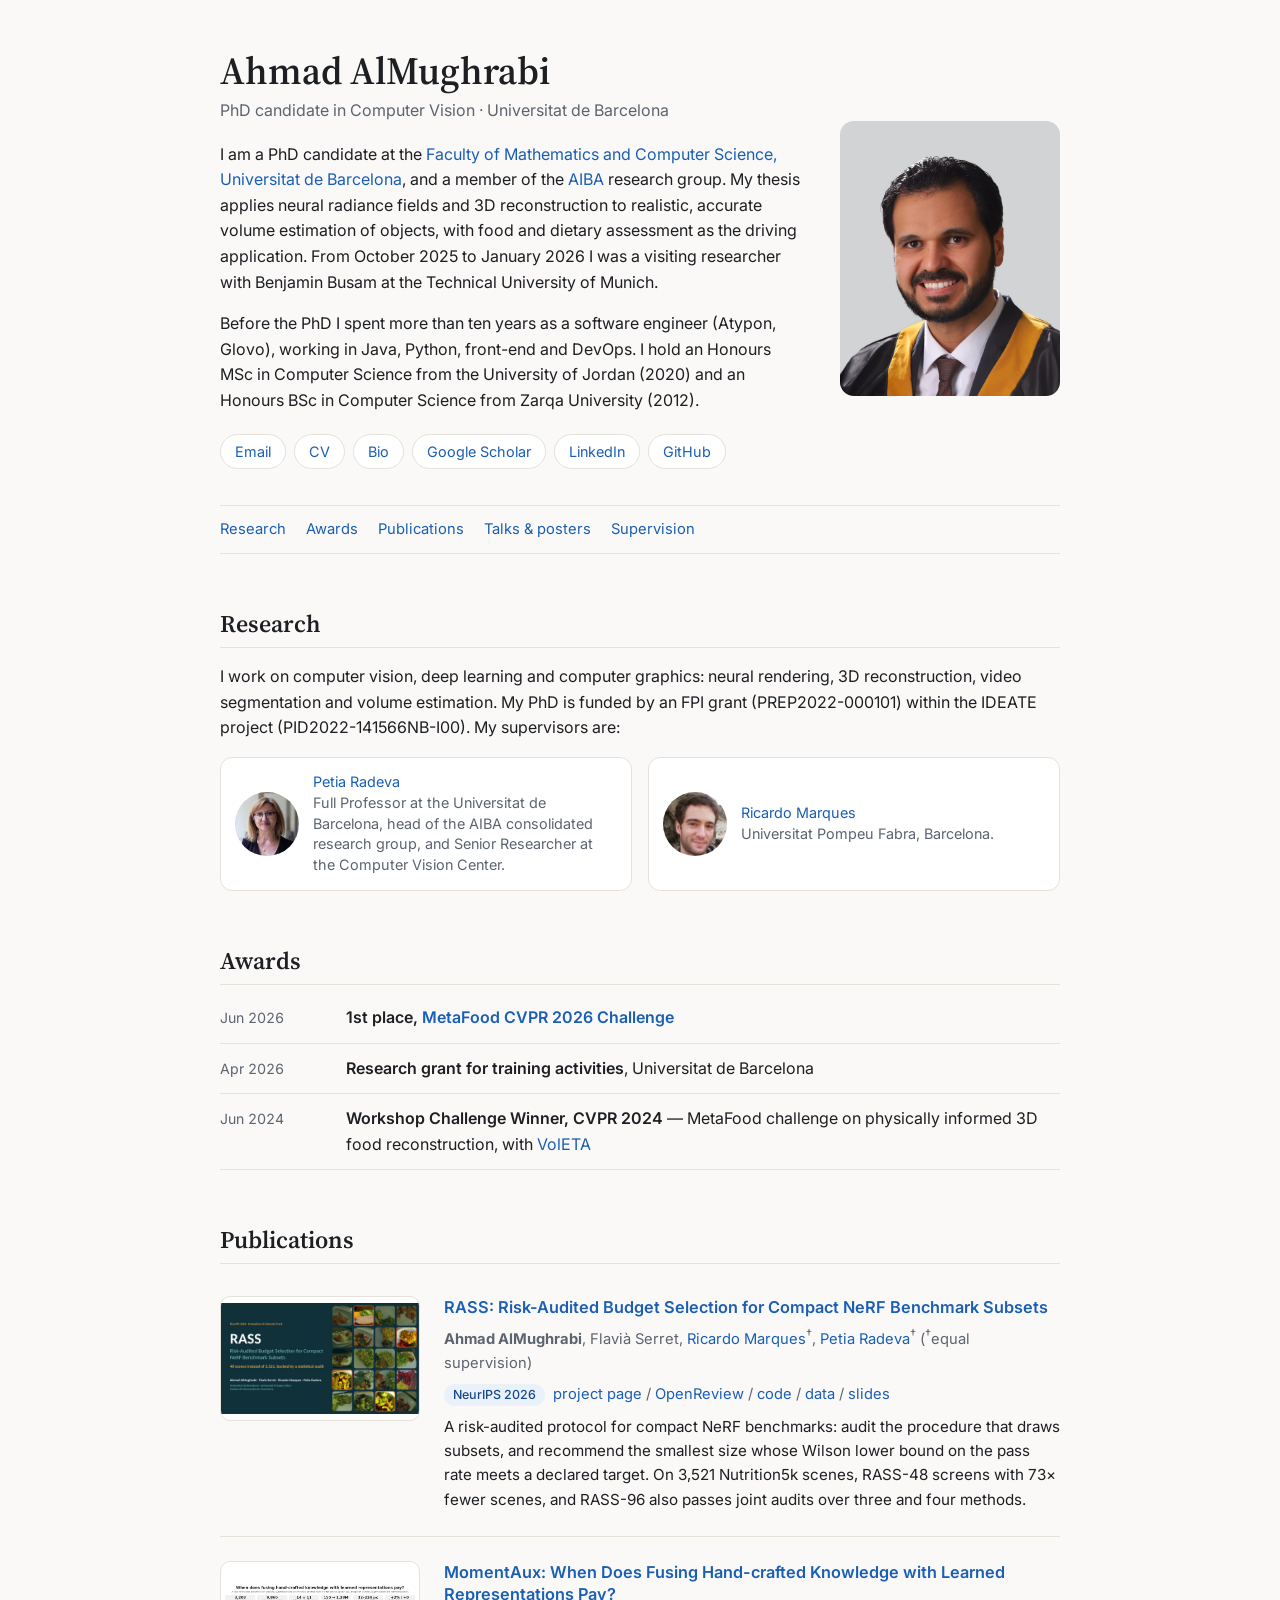
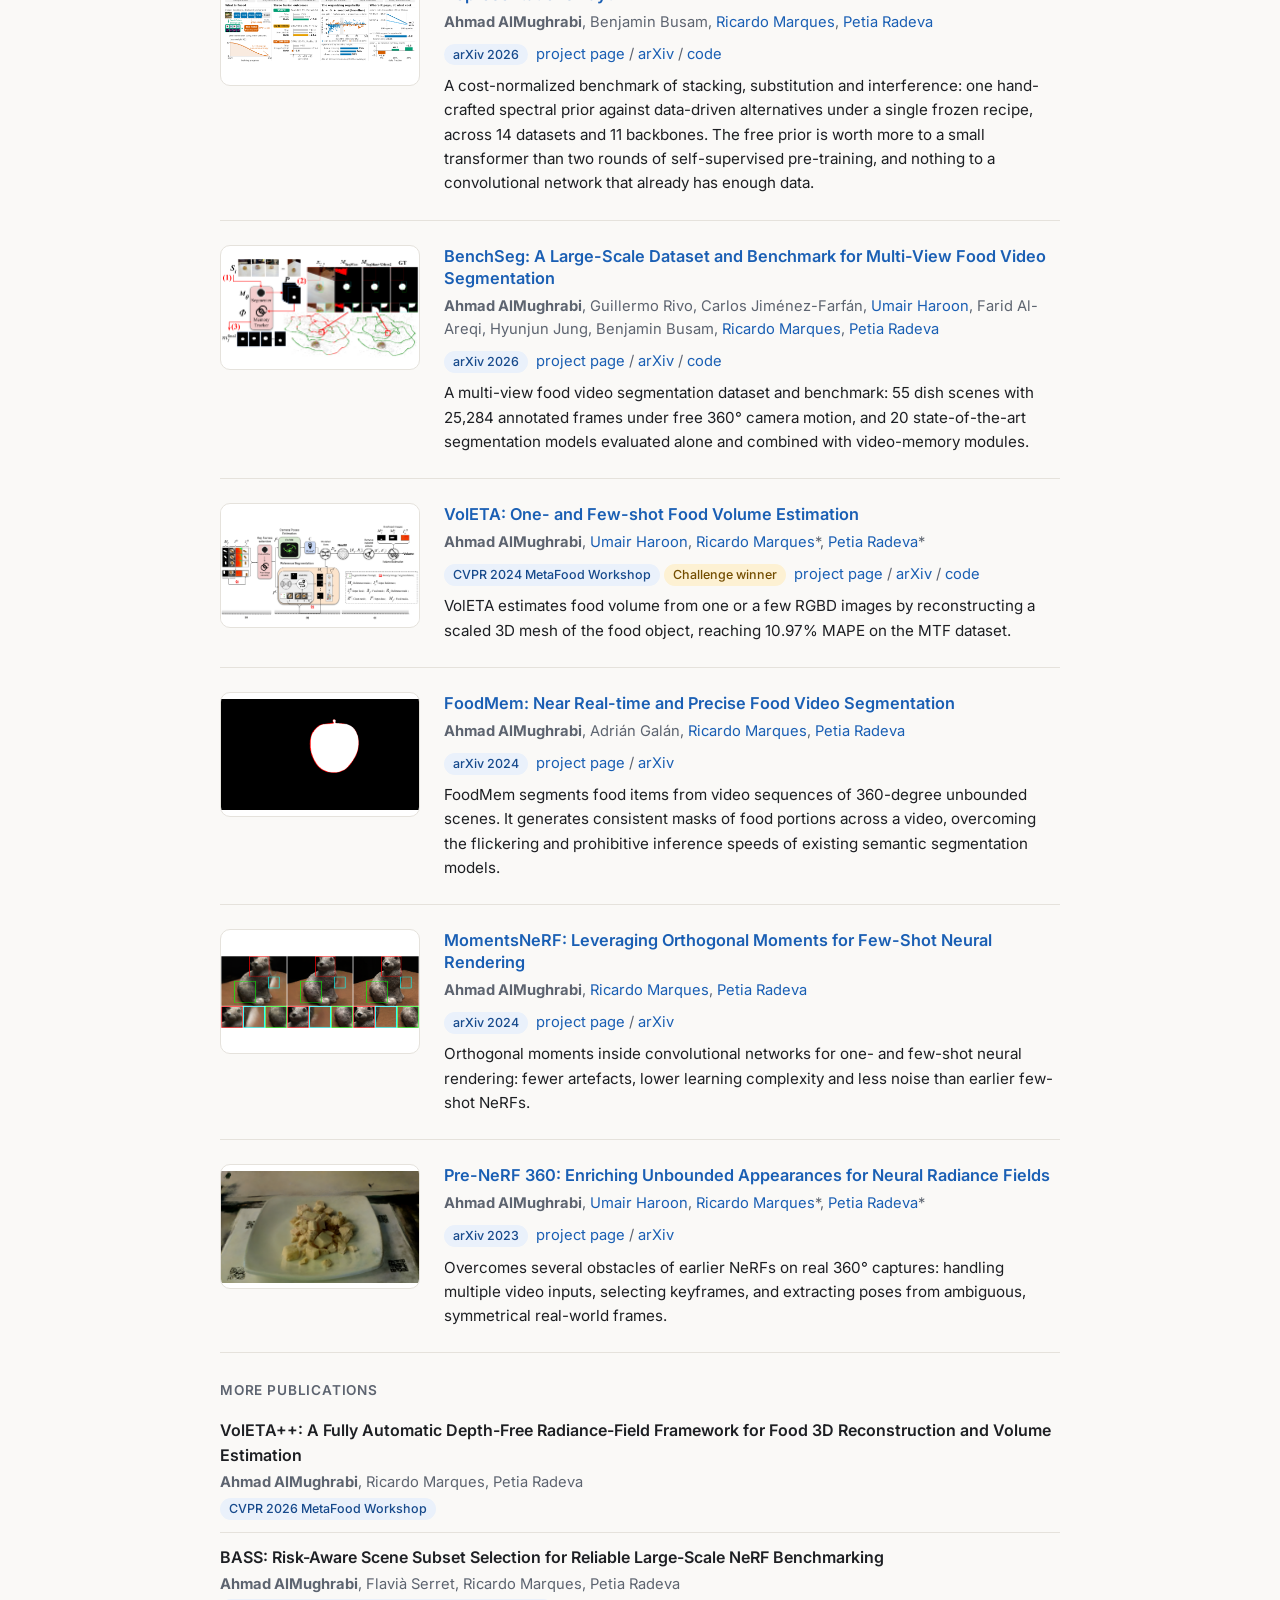
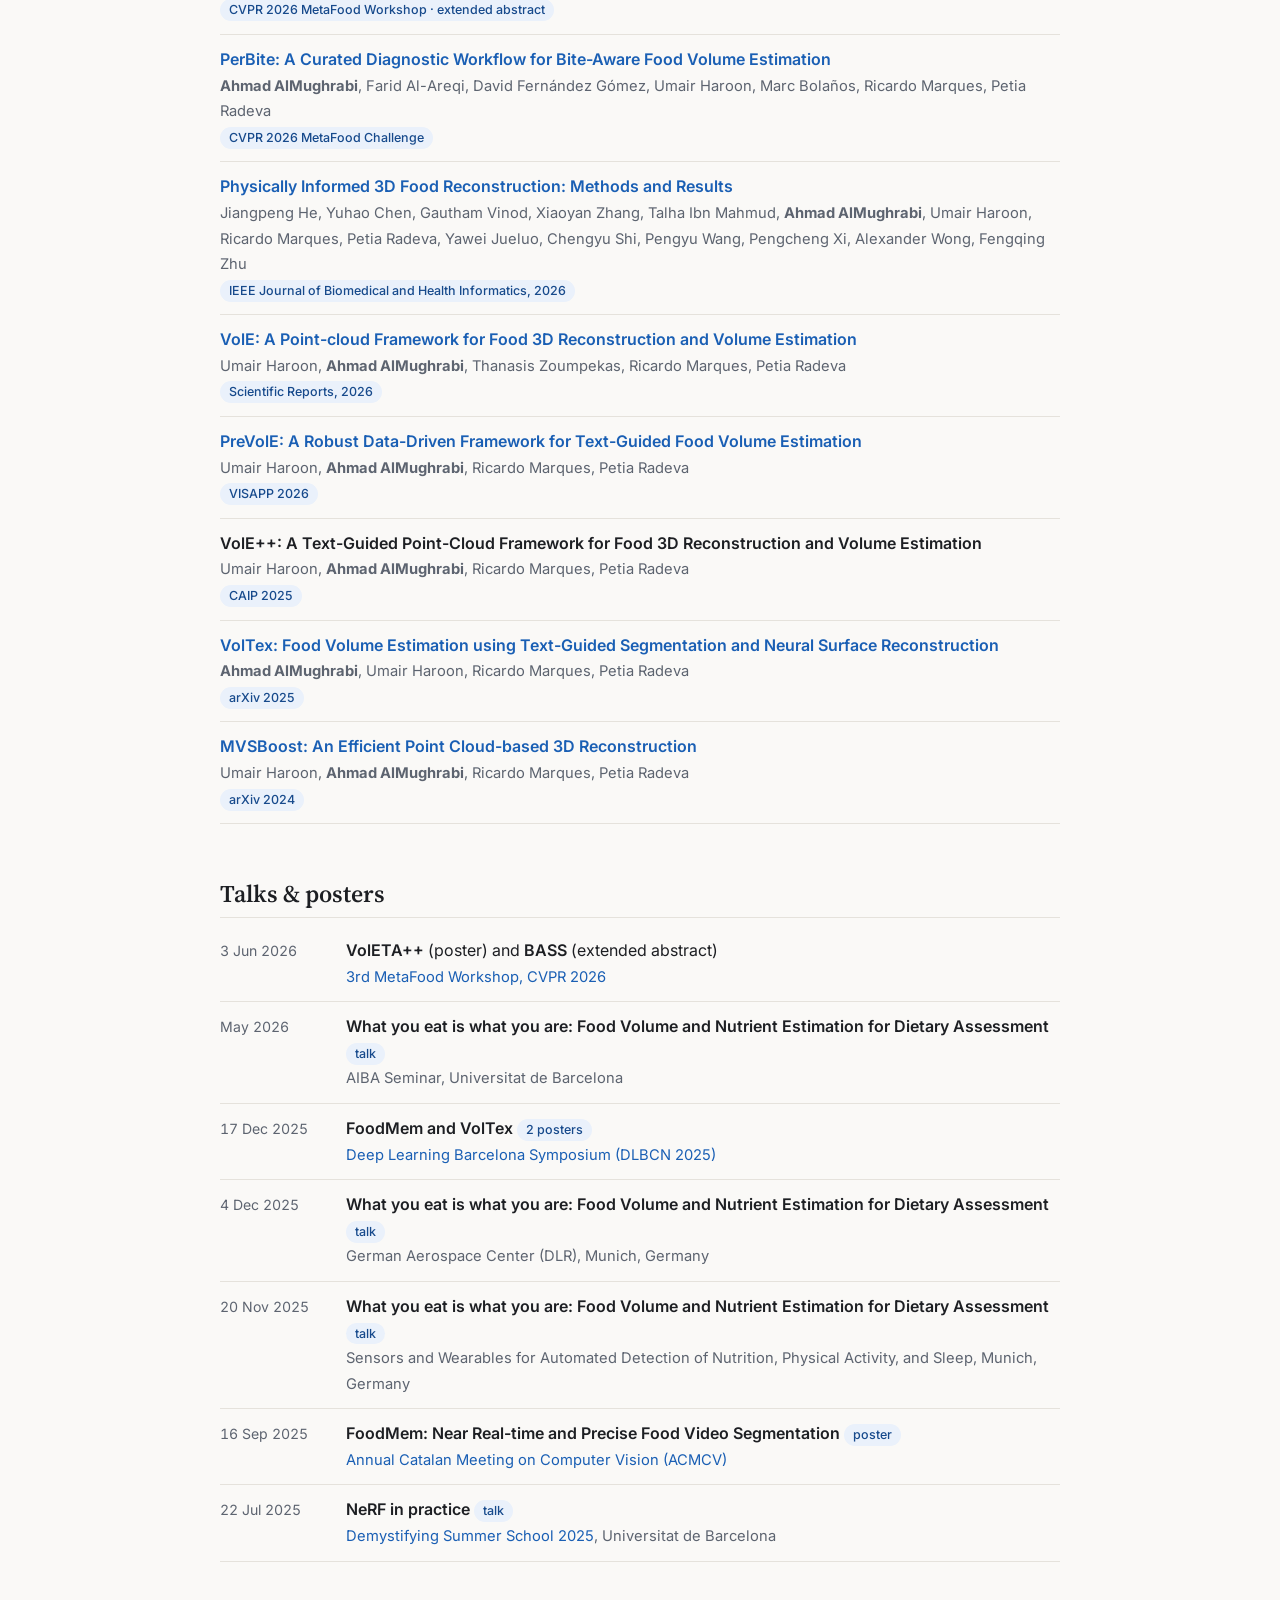
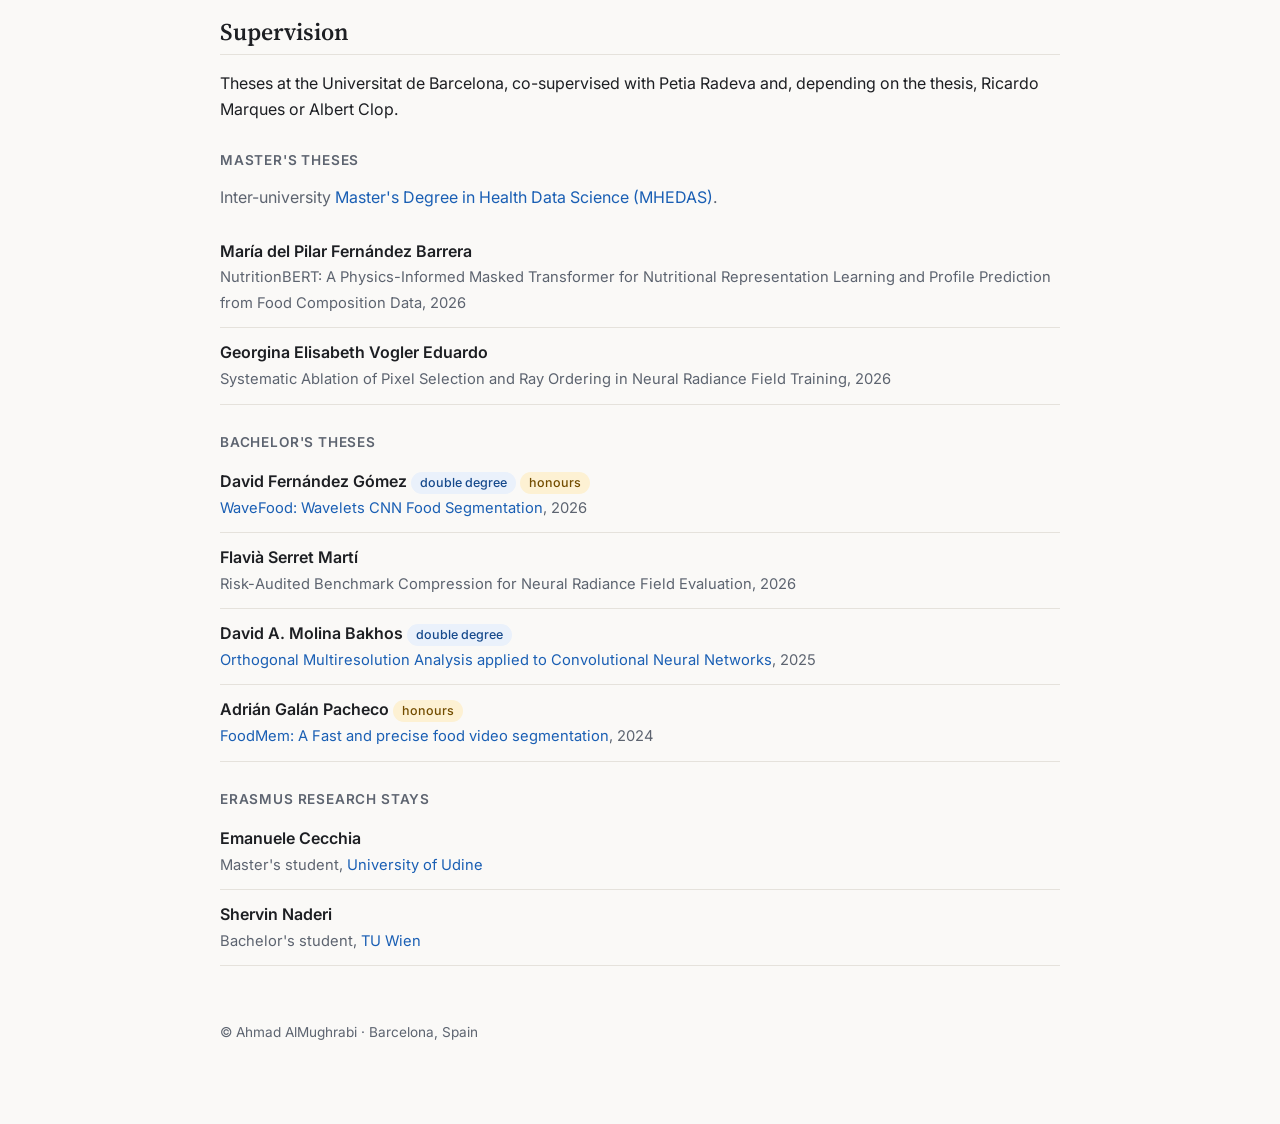
==== commit dd949203: "RASS: point the data links to the dataset's new Kaggle location Co-Authored-By: Claude Opus 5.5 <nor" ====
--- a/index.html
+++ b/index.html
@@ -102,7 +102,7 @@
         <div class="authors">
           <strong>Ahmad AlMughrabi</strong>, Flavià Serret, <a href="https://ricjm.github.io/">Ricardo Marques</a><sup>&dagger;</sup>, <a href="http://www.ub.edu/cvub/petiaradeva/">Petia Radeva</a><sup>&dagger;</sup> (<sup>&dagger;</sup>equal supervision)
         </div>
-        <p class="pub-links"><span class="badge">NeurIPS 2026</span> &nbsp;<a href="RASS/">project page</a> / <a href="https://openreview.net/forum?id=ytAbjAspfi">OpenReview</a> / <a href="https://github.com/GCVCG/RASS">code</a> / <a href="https://www.kaggle.com/datasets/nobodyeh/rass-nerf-benchmark-artifact">data</a> / <a href="RASS/slides/RASS_NeurIPS2026_talk.pdf">slides</a></p>
+        <p class="pub-links"><span class="badge">NeurIPS 2026</span> &nbsp;<a href="RASS/">project page</a> / <a href="https://openreview.net/forum?id=ytAbjAspfi">OpenReview</a> / <a href="https://github.com/GCVCG/RASS">code</a> / <a href="https://www.kaggle.com/datasets/ahmadalmughrabi/rass-nerf-benchmark-artifact">data</a> / <a href="RASS/slides/RASS_NeurIPS2026_talk.pdf">slides</a></p>
         <p class="desc">
           A risk-audited protocol for compact NeRF benchmarks: audit the procedure that draws subsets, and recommend the smallest size whose
           Wilson lower bound on the pass rate meets a declared target. On 3,521 Nutrition5k scenes, RASS-48 screens with 73&times; fewer scenes,
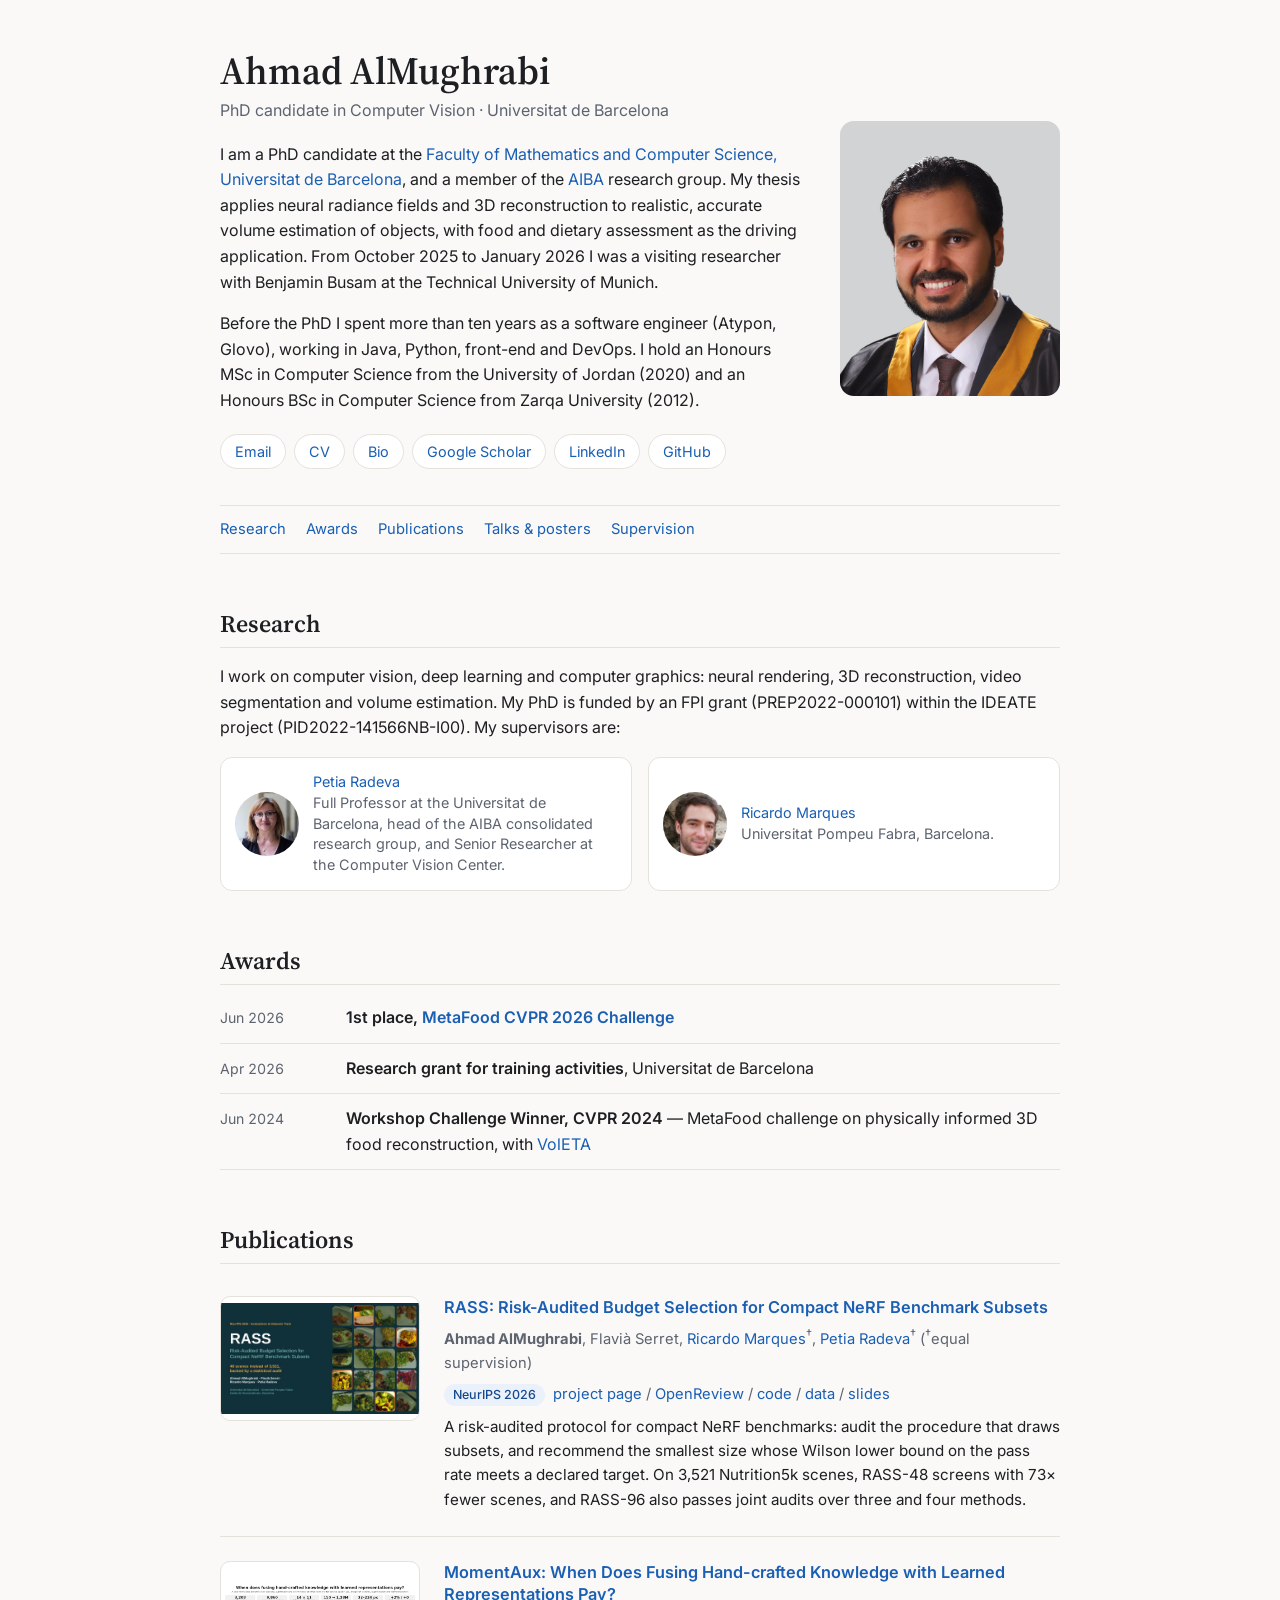
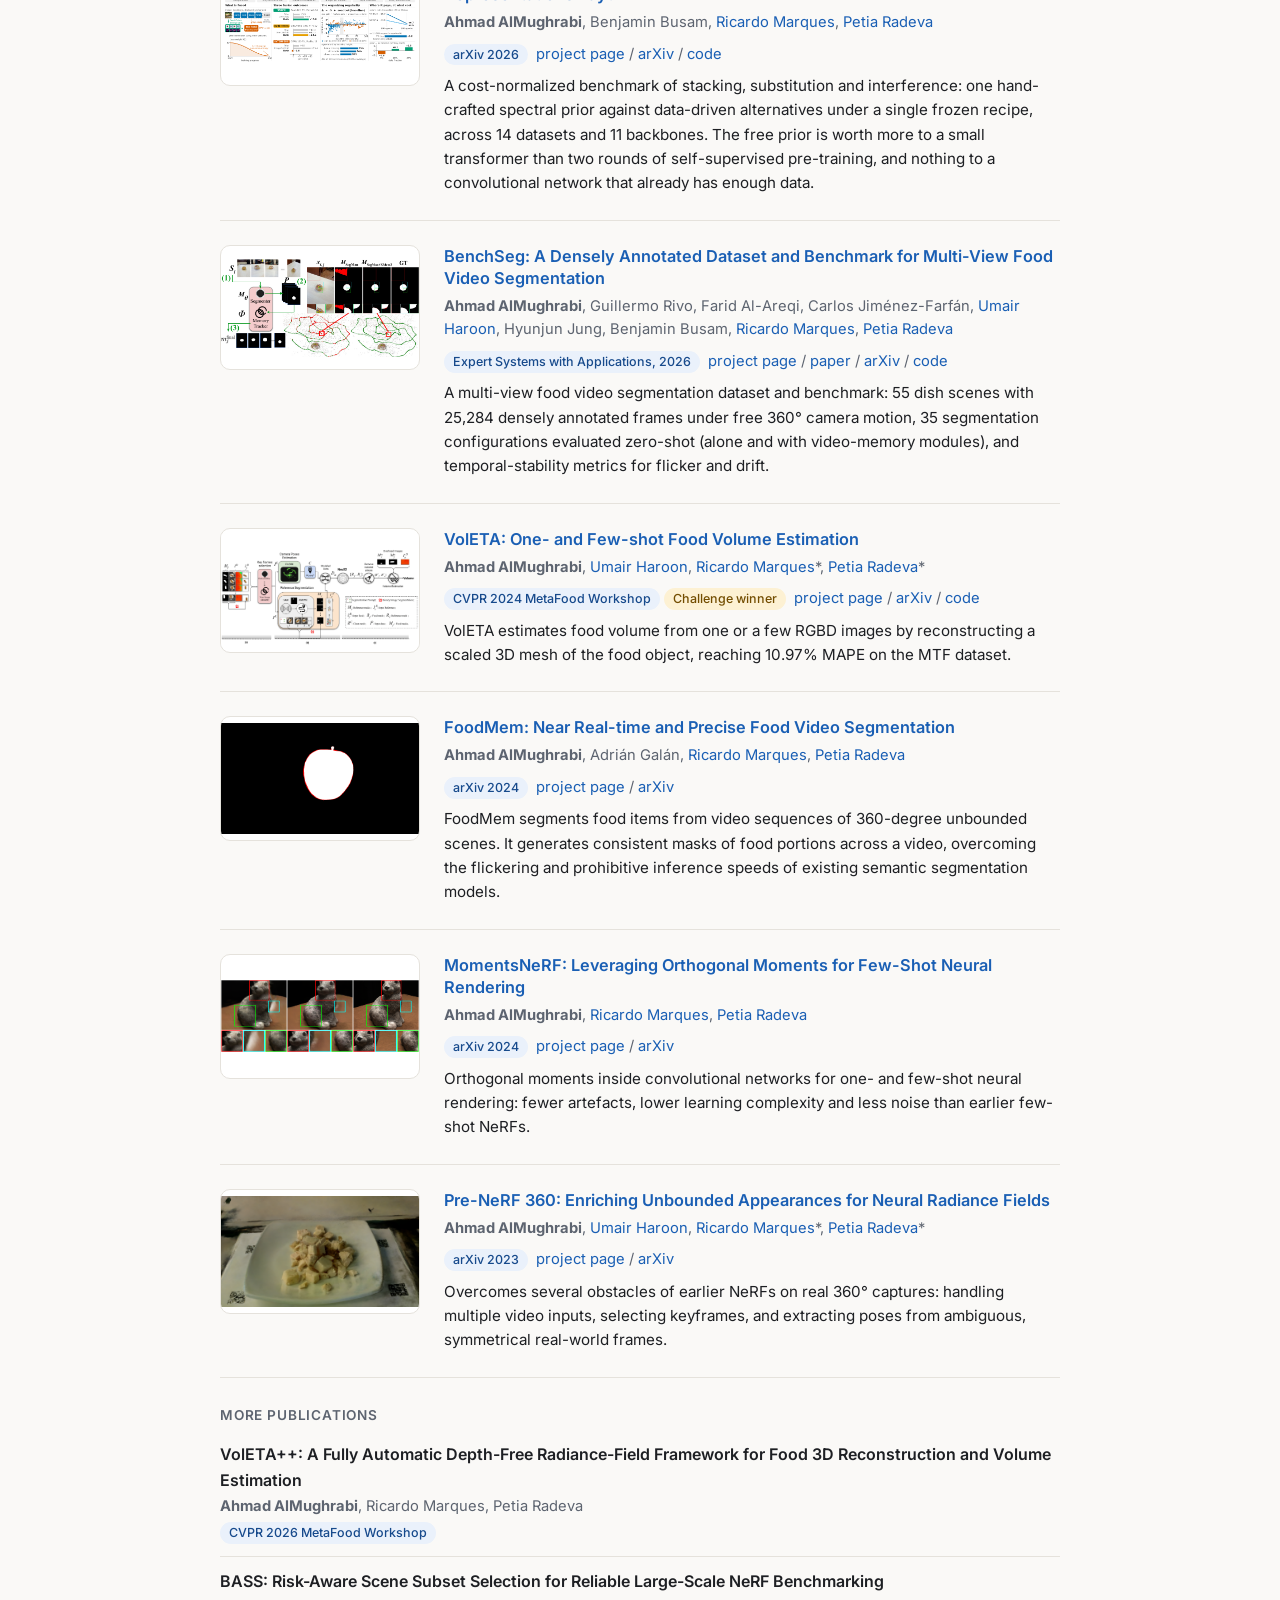
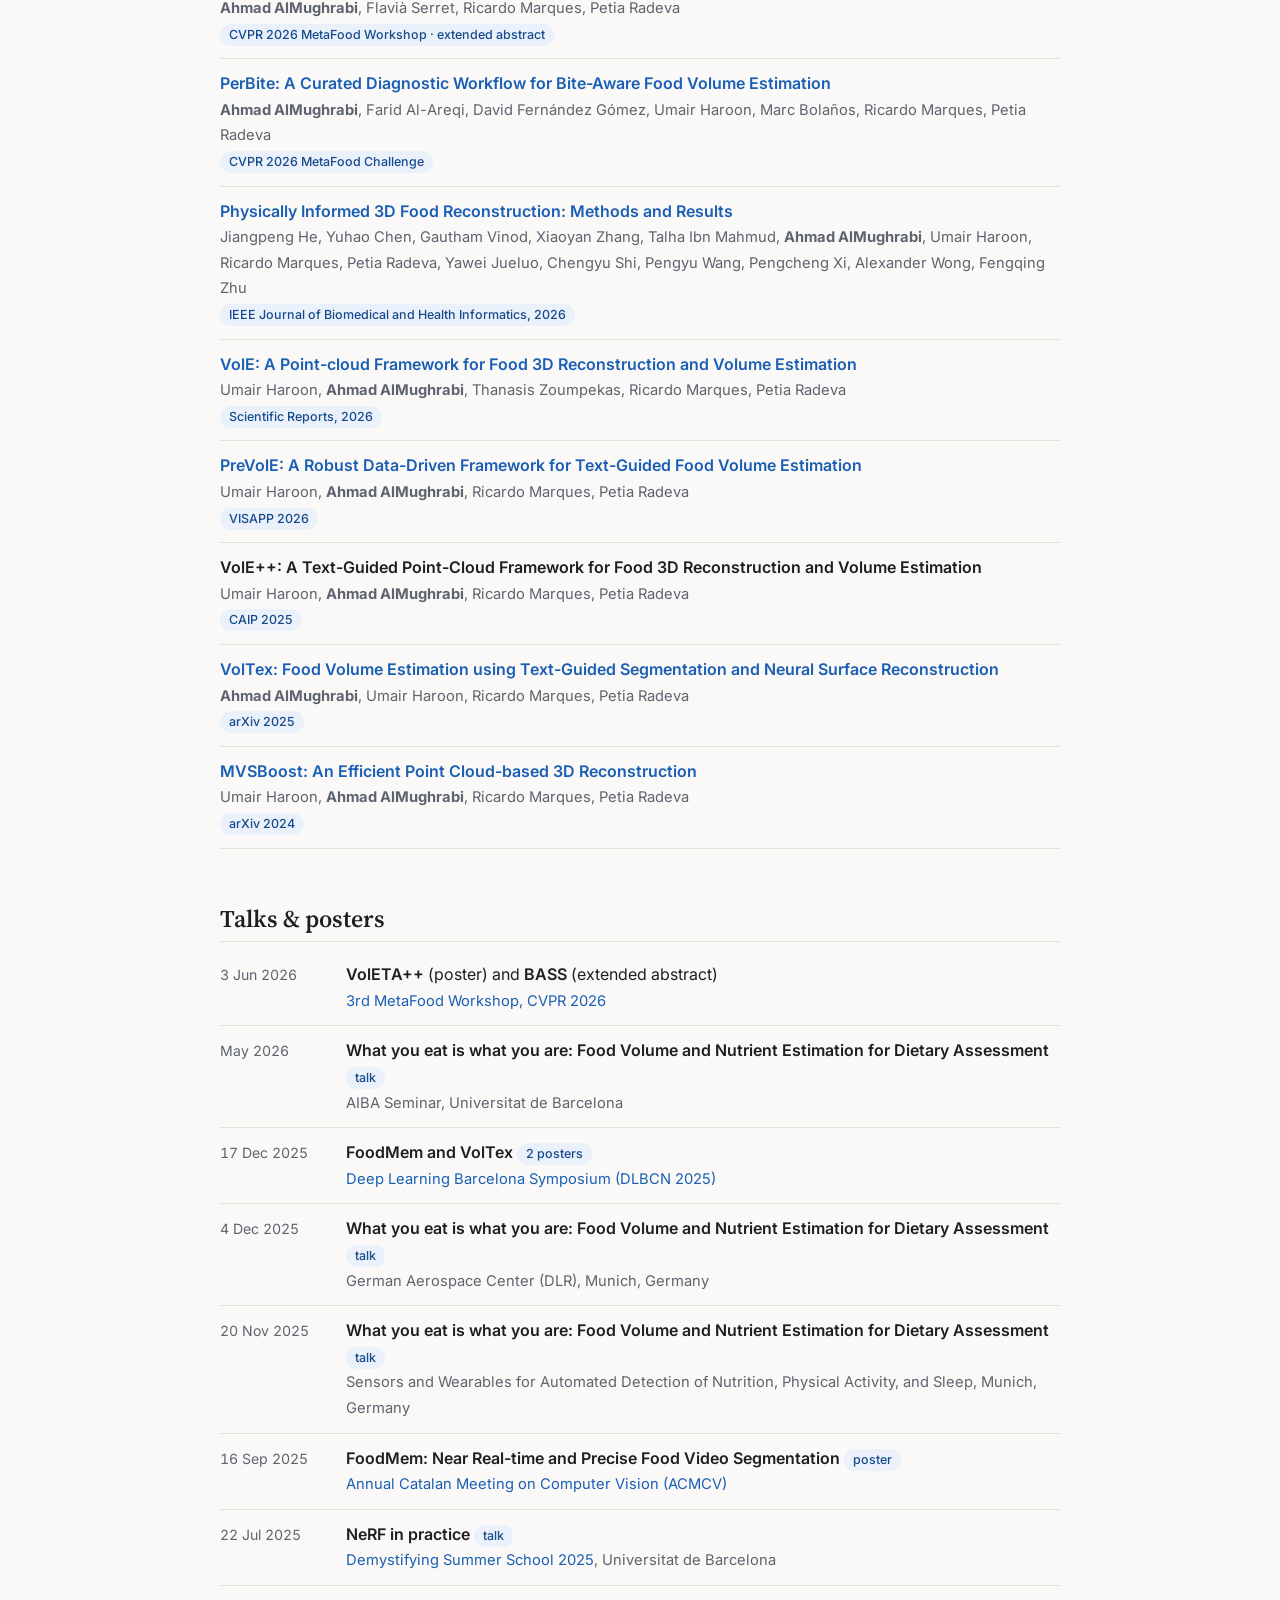
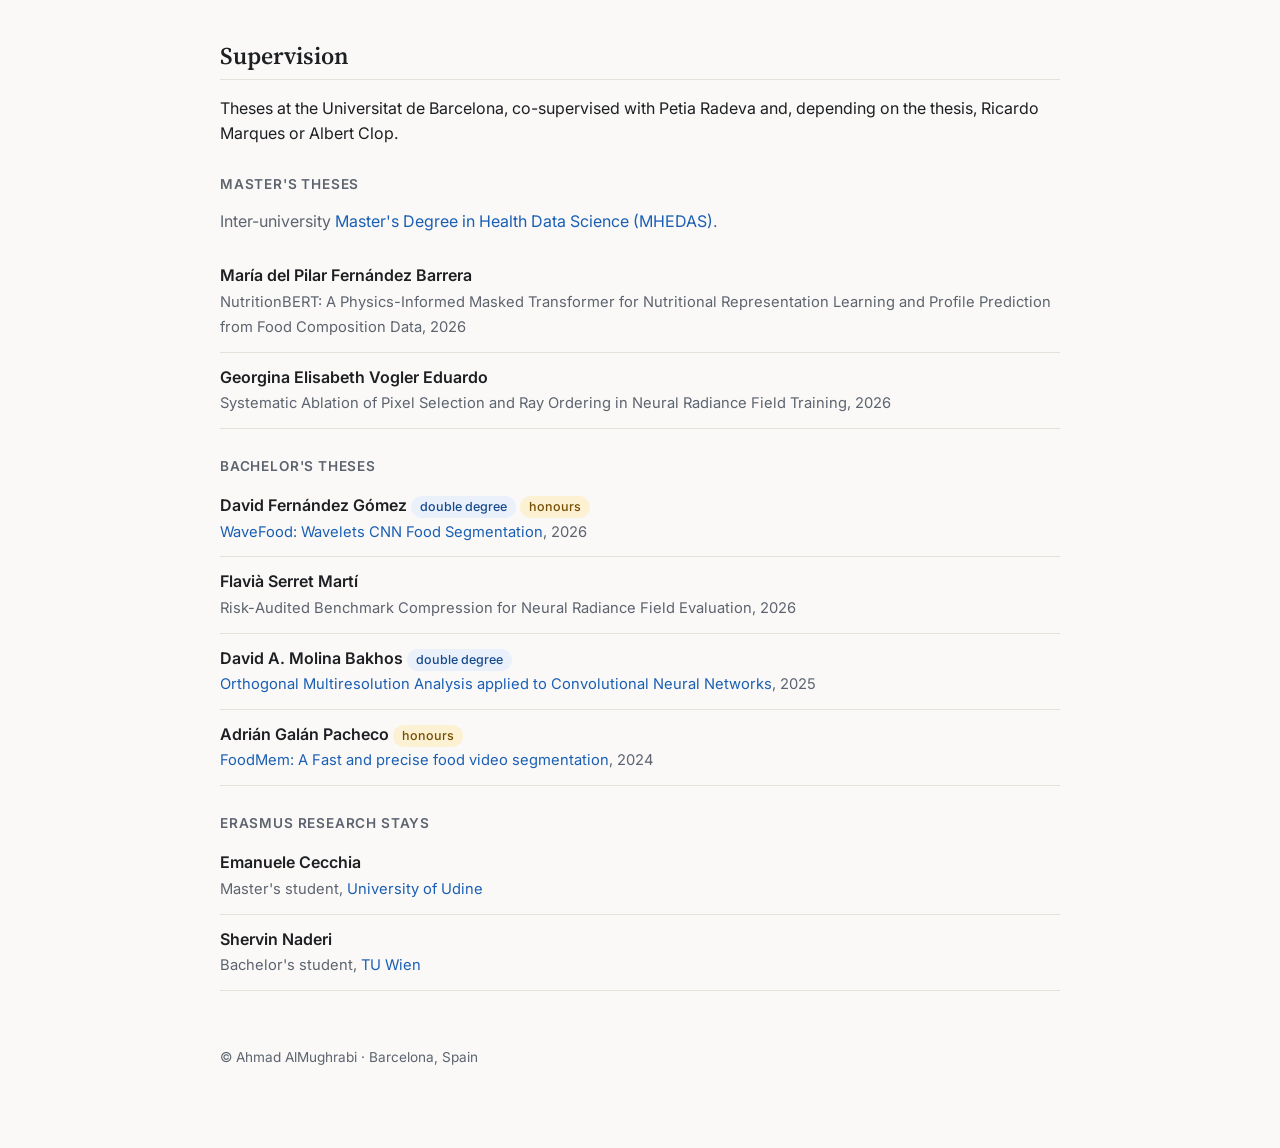
==== commit f692aab1: "BenchSeg page: published ESWA version, overview video and final figures - Title, abstract, author or" ====
--- a/index.html
+++ b/index.html
@@ -130,15 +130,15 @@
     <article class="pub">
       <a class="thumb" href="benchseg/"><img src="benchseg/imgs/benchseg.png" alt="" loading="lazy"></a>
       <div>
-        <h3><a href="benchseg/">BenchSeg: A Large-Scale Dataset and Benchmark for Multi-View Food Video Segmentation</a></h3>
-        <div class="authors">
-          <strong>Ahmad AlMughrabi</strong>, Guillermo Rivo, Carlos Jiménez-Farfán, <a href="https://umairharon.github.io/">Umair Haroon</a>, Farid Al-Areqi,
+        <h3><a href="benchseg/">BenchSeg: A Densely Annotated Dataset and Benchmark for Multi-View Food Video Segmentation</a></h3>
+        <div class="authors">
+          <strong>Ahmad AlMughrabi</strong>, Guillermo Rivo, Farid Al-Areqi, Carlos Jiménez-Farfán, <a href="https://umairharon.github.io/">Umair Haroon</a>,
           Hyunjun Jung, Benjamin Busam, <a href="https://ricjm.github.io/">Ricardo Marques</a>, <a href="http://www.ub.edu/cvub/petiaradeva/">Petia Radeva</a>
         </div>
-        <p class="pub-links"><span class="badge">arXiv 2026</span> &nbsp;<a href="benchseg/">project page</a> / <a href="https://arxiv.org/abs/2601.07581">arXiv</a> / <a href="https://github.com/GCVCG/BenchSeg">code</a></p>
-        <p class="desc">
-          A multi-view food video segmentation dataset and benchmark: 55 dish scenes with 25,284 annotated frames under free 360&deg; camera motion,
-          and 20 state-of-the-art segmentation models evaluated alone and combined with video-memory modules.
+        <p class="pub-links"><span class="badge">Expert Systems with Applications, 2026</span> &nbsp;<a href="benchseg/">project page</a> / <a href="https://doi.org/10.1016/j.eswa.2026.135234">paper</a> / <a href="https://arxiv.org/abs/2601.07581">arXiv</a> / <a href="https://github.com/GCVCG/BenchSeg">code</a></p>
+        <p class="desc">
+          A multi-view food video segmentation dataset and benchmark: 55 dish scenes with 25,284 densely annotated frames under free 360&deg; camera motion,
+          35 segmentation configurations evaluated zero-shot (alone and with video-memory modules), and temporal-stability metrics for flicker and drift.
         </p>
       </div>
     </article>
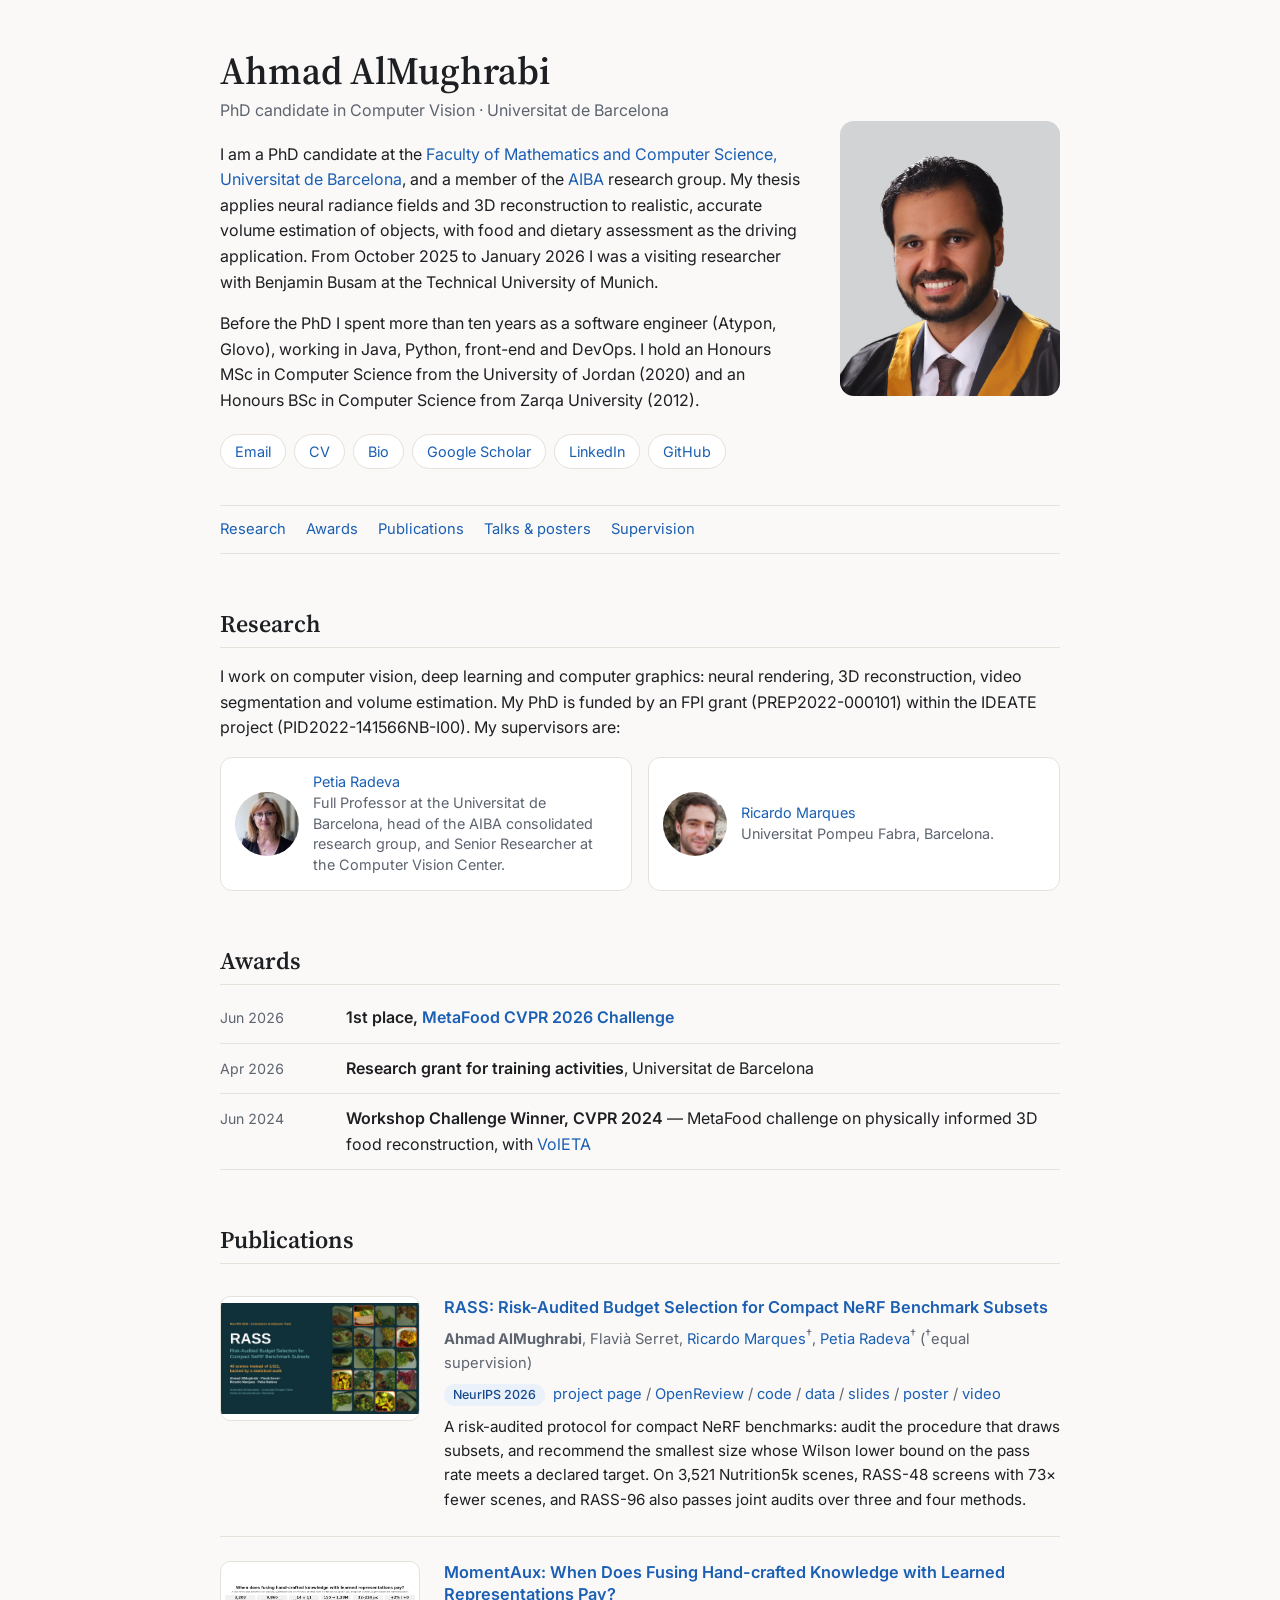
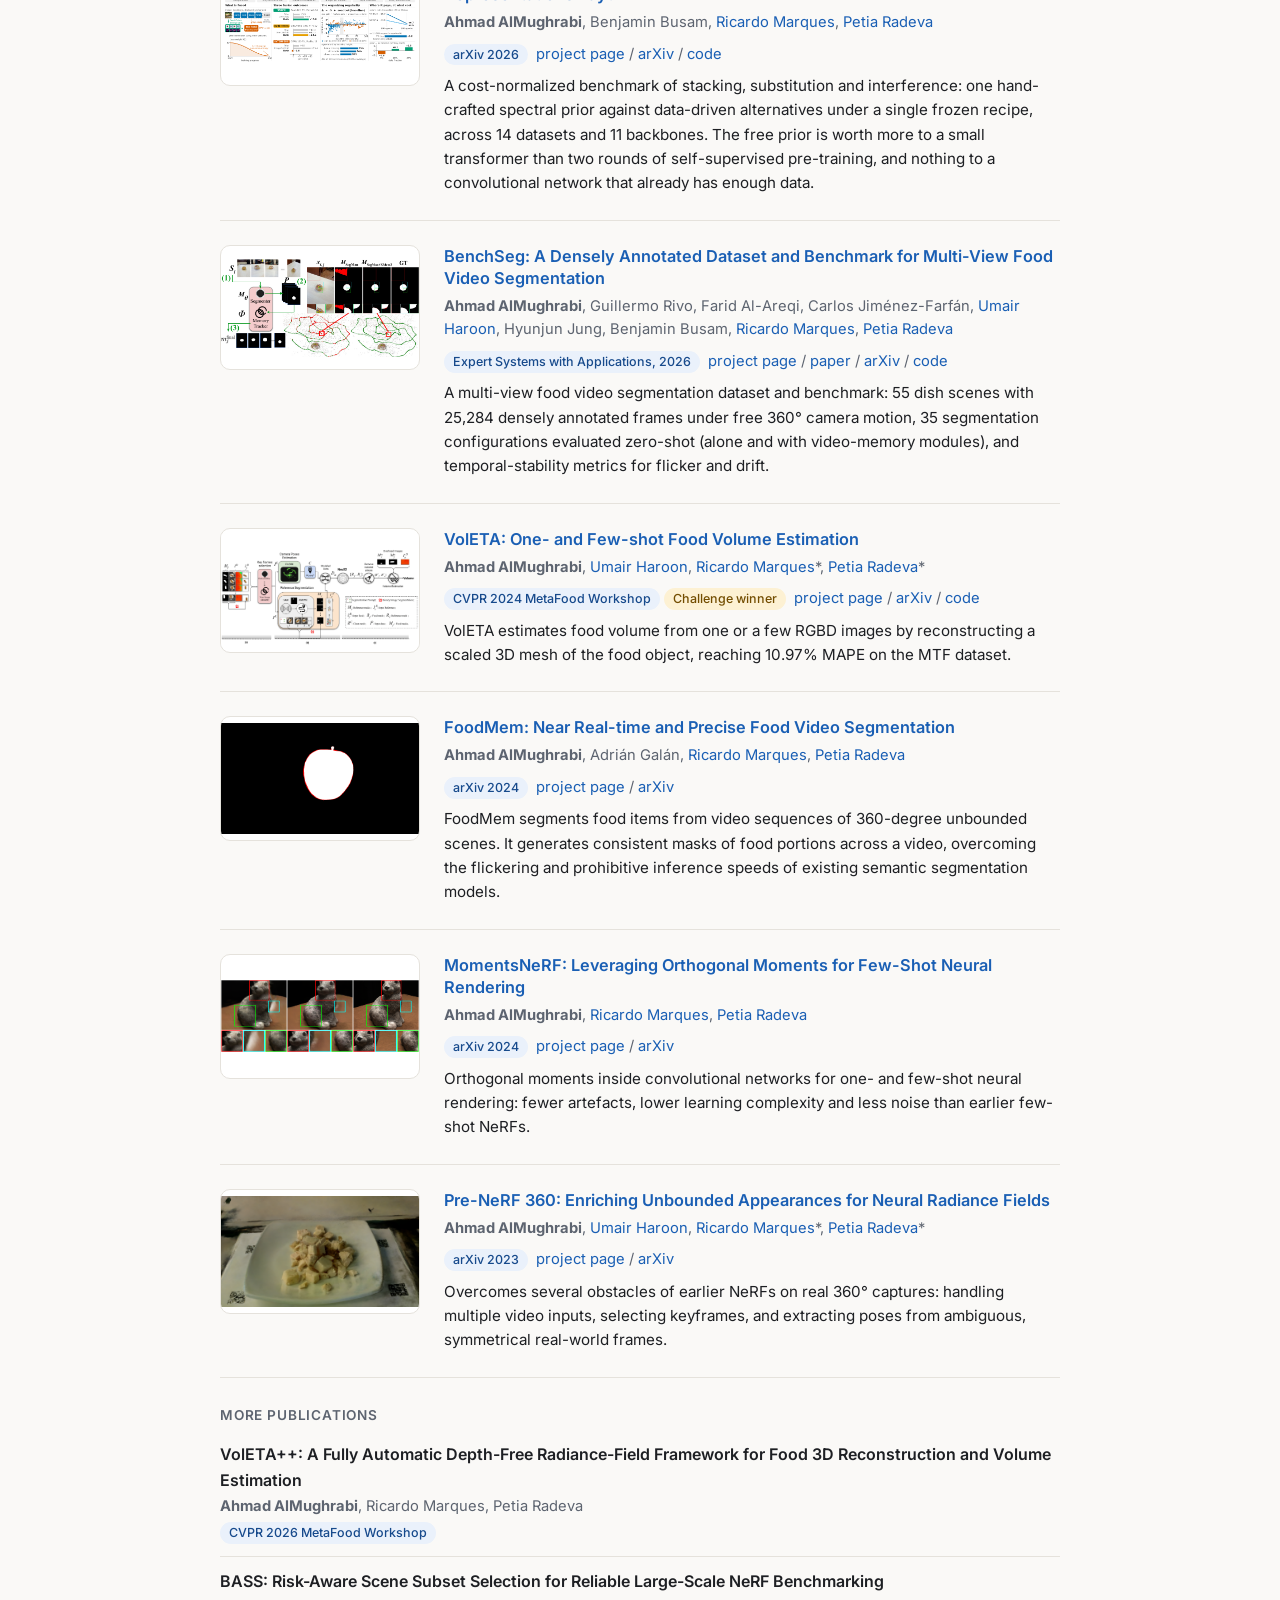
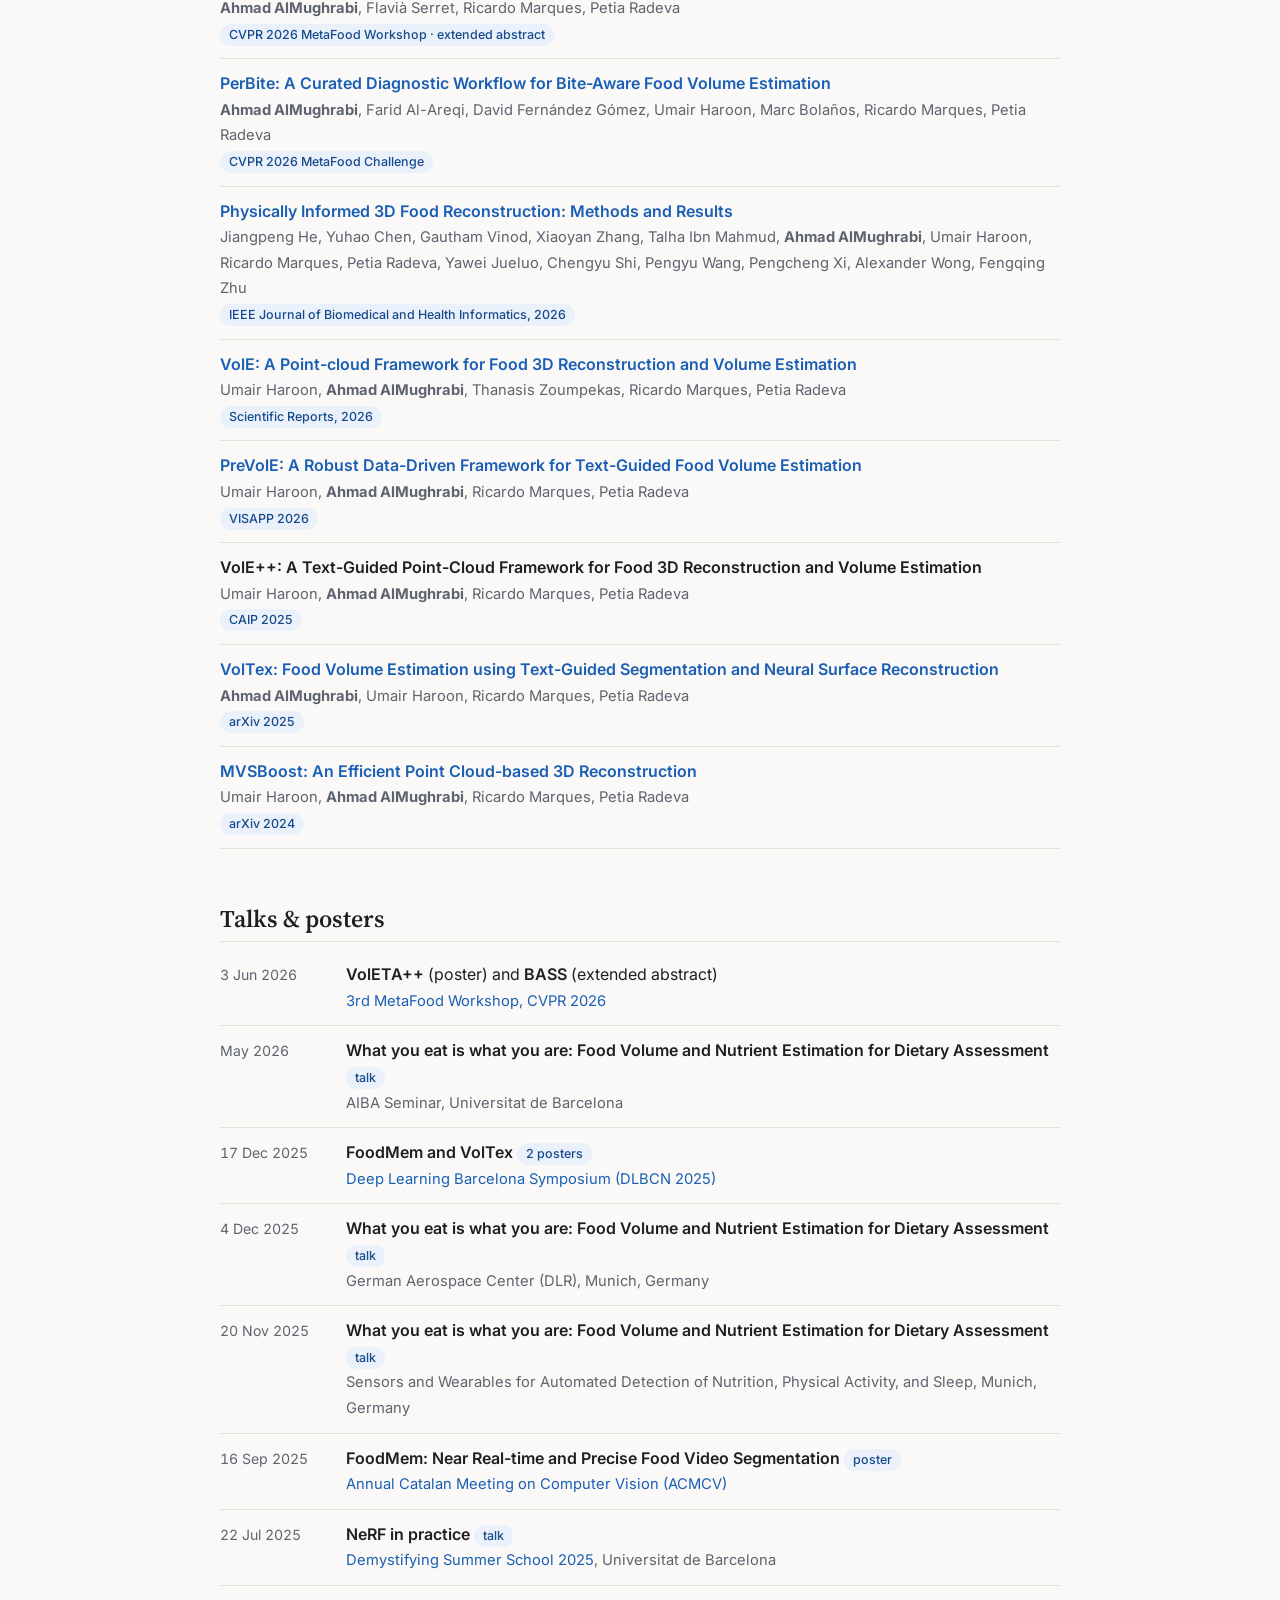
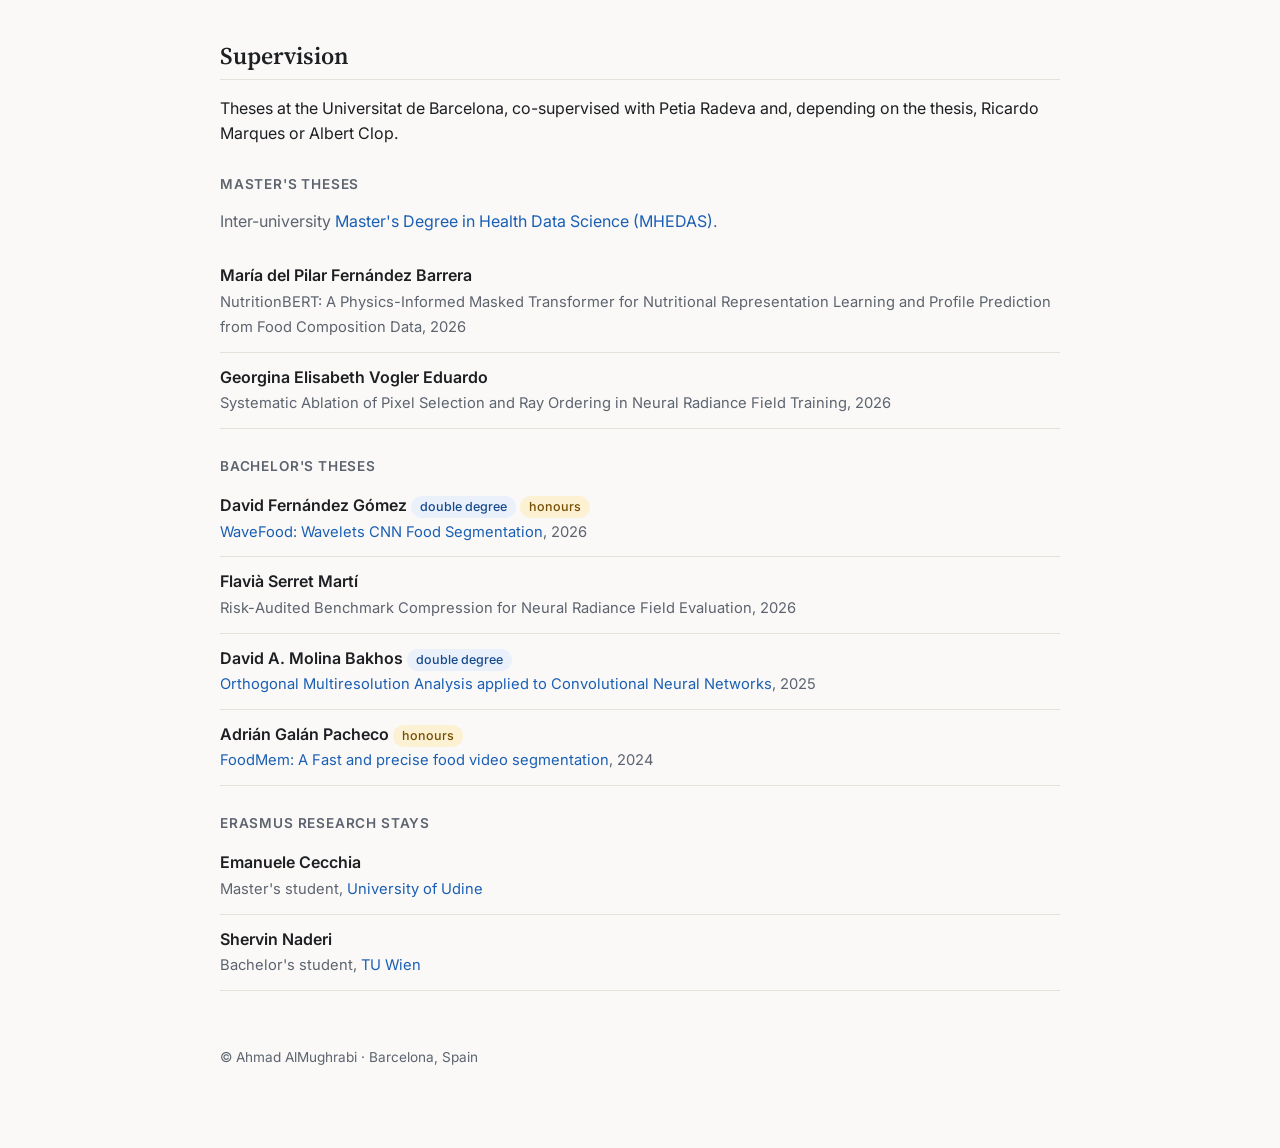
==== commit 2a679560: "RASS page: overview video, poster and presentation dates - Add the 80-second overview video after th" ====
--- a/index.html
+++ b/index.html
@@ -102,7 +102,7 @@
         <div class="authors">
           <strong>Ahmad AlMughrabi</strong>, Flavià Serret, <a href="https://ricjm.github.io/">Ricardo Marques</a><sup>&dagger;</sup>, <a href="http://www.ub.edu/cvub/petiaradeva/">Petia Radeva</a><sup>&dagger;</sup> (<sup>&dagger;</sup>equal supervision)
         </div>
-        <p class="pub-links"><span class="badge">NeurIPS 2026</span> &nbsp;<a href="RASS/">project page</a> / <a href="https://openreview.net/forum?id=ytAbjAspfi">OpenReview</a> / <a href="https://github.com/GCVCG/RASS">code</a> / <a href="https://www.kaggle.com/datasets/ahmadalmughrabi/rass-nerf-benchmark-artifact">data</a> / <a href="RASS/slides/RASS_NeurIPS2026_talk.pdf">slides</a></p>
+        <p class="pub-links"><span class="badge">NeurIPS 2026</span> &nbsp;<a href="RASS/">project page</a> / <a href="https://openreview.net/forum?id=ytAbjAspfi">OpenReview</a> / <a href="https://github.com/GCVCG/RASS">code</a> / <a href="https://www.kaggle.com/datasets/ahmadalmughrabi/rass-nerf-benchmark-artifact">data</a> / <a href="RASS/slides/RASS_NeurIPS2026_talk.pdf">slides</a> / <a href="RASS/poster/RASS_NeurIPS2026_poster.pdf">poster</a> / <a href="RASS/#video">video</a></p>
         <p class="desc">
           A risk-audited protocol for compact NeRF benchmarks: audit the procedure that draws subsets, and recommend the smallest size whose
           Wilson lower bound on the pass rate meets a declared target. On 3,521 Nutrition5k scenes, RASS-48 screens with 73&times; fewer scenes,
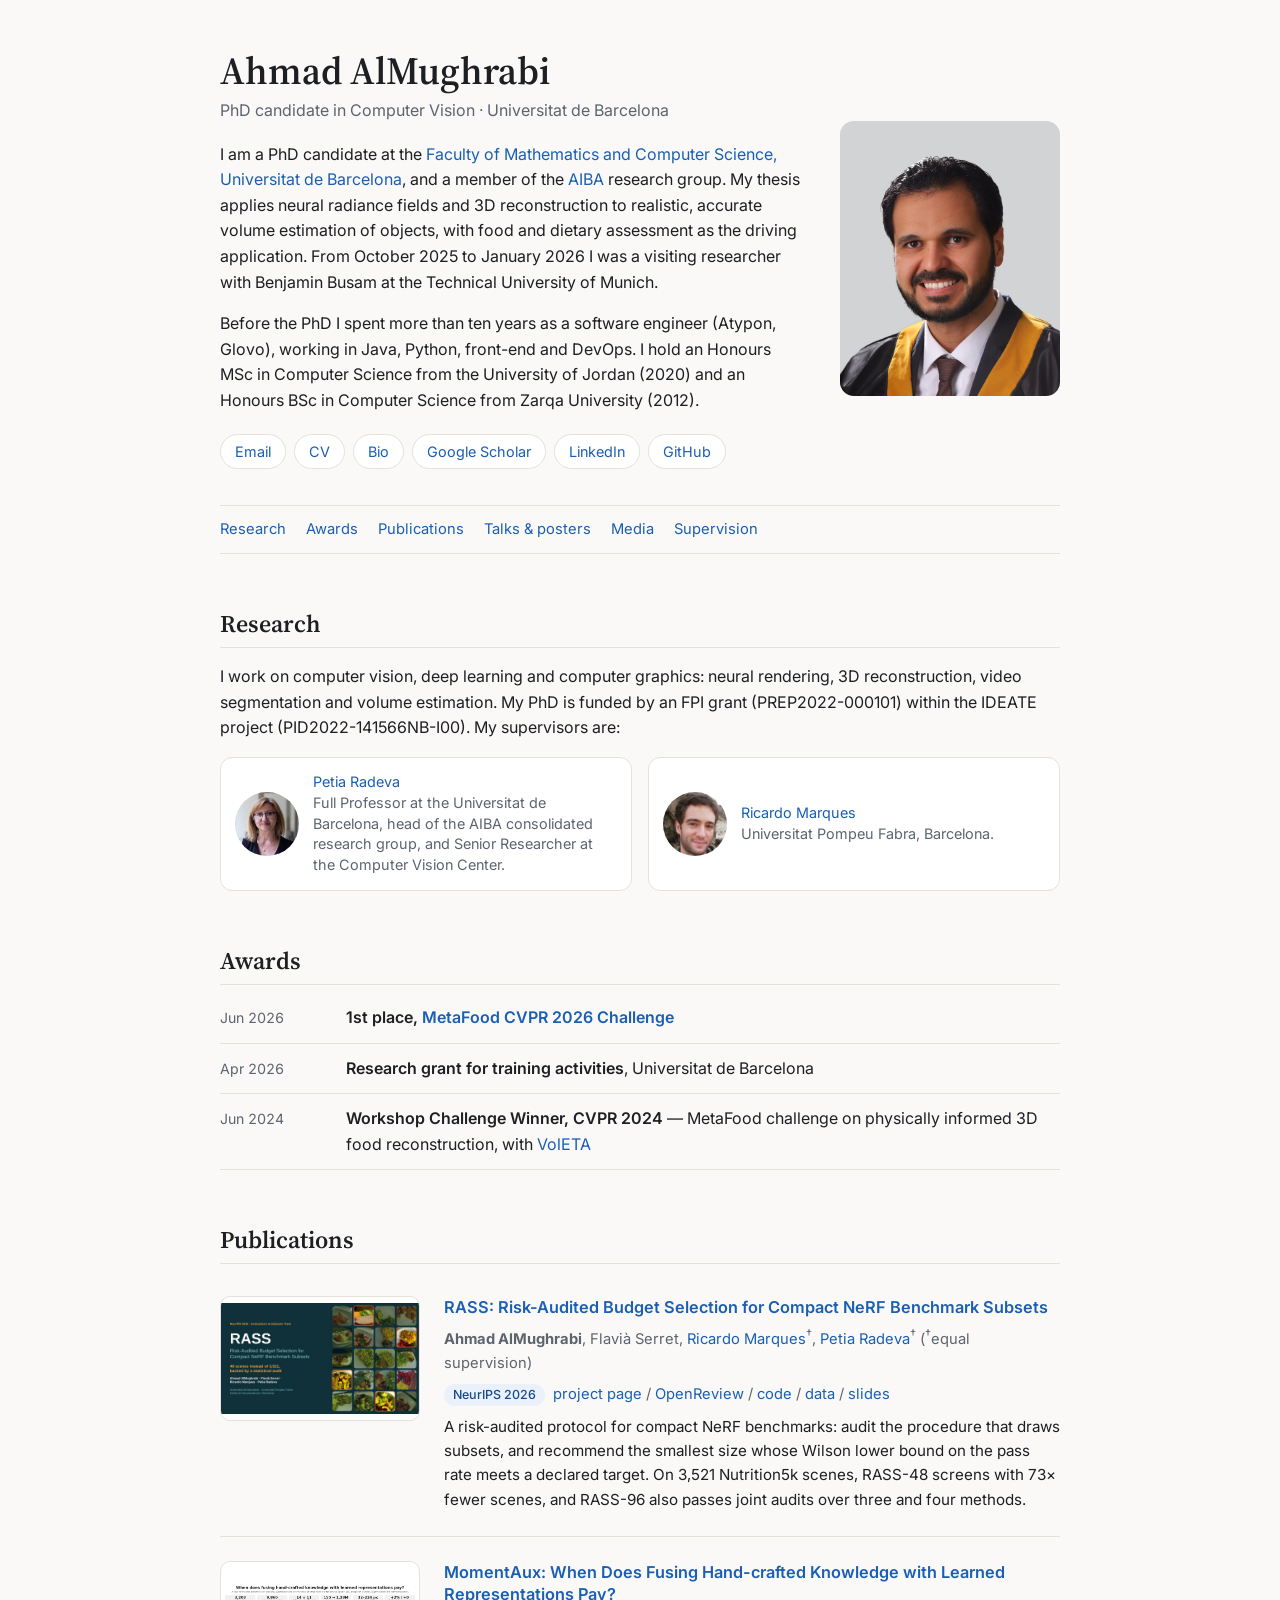
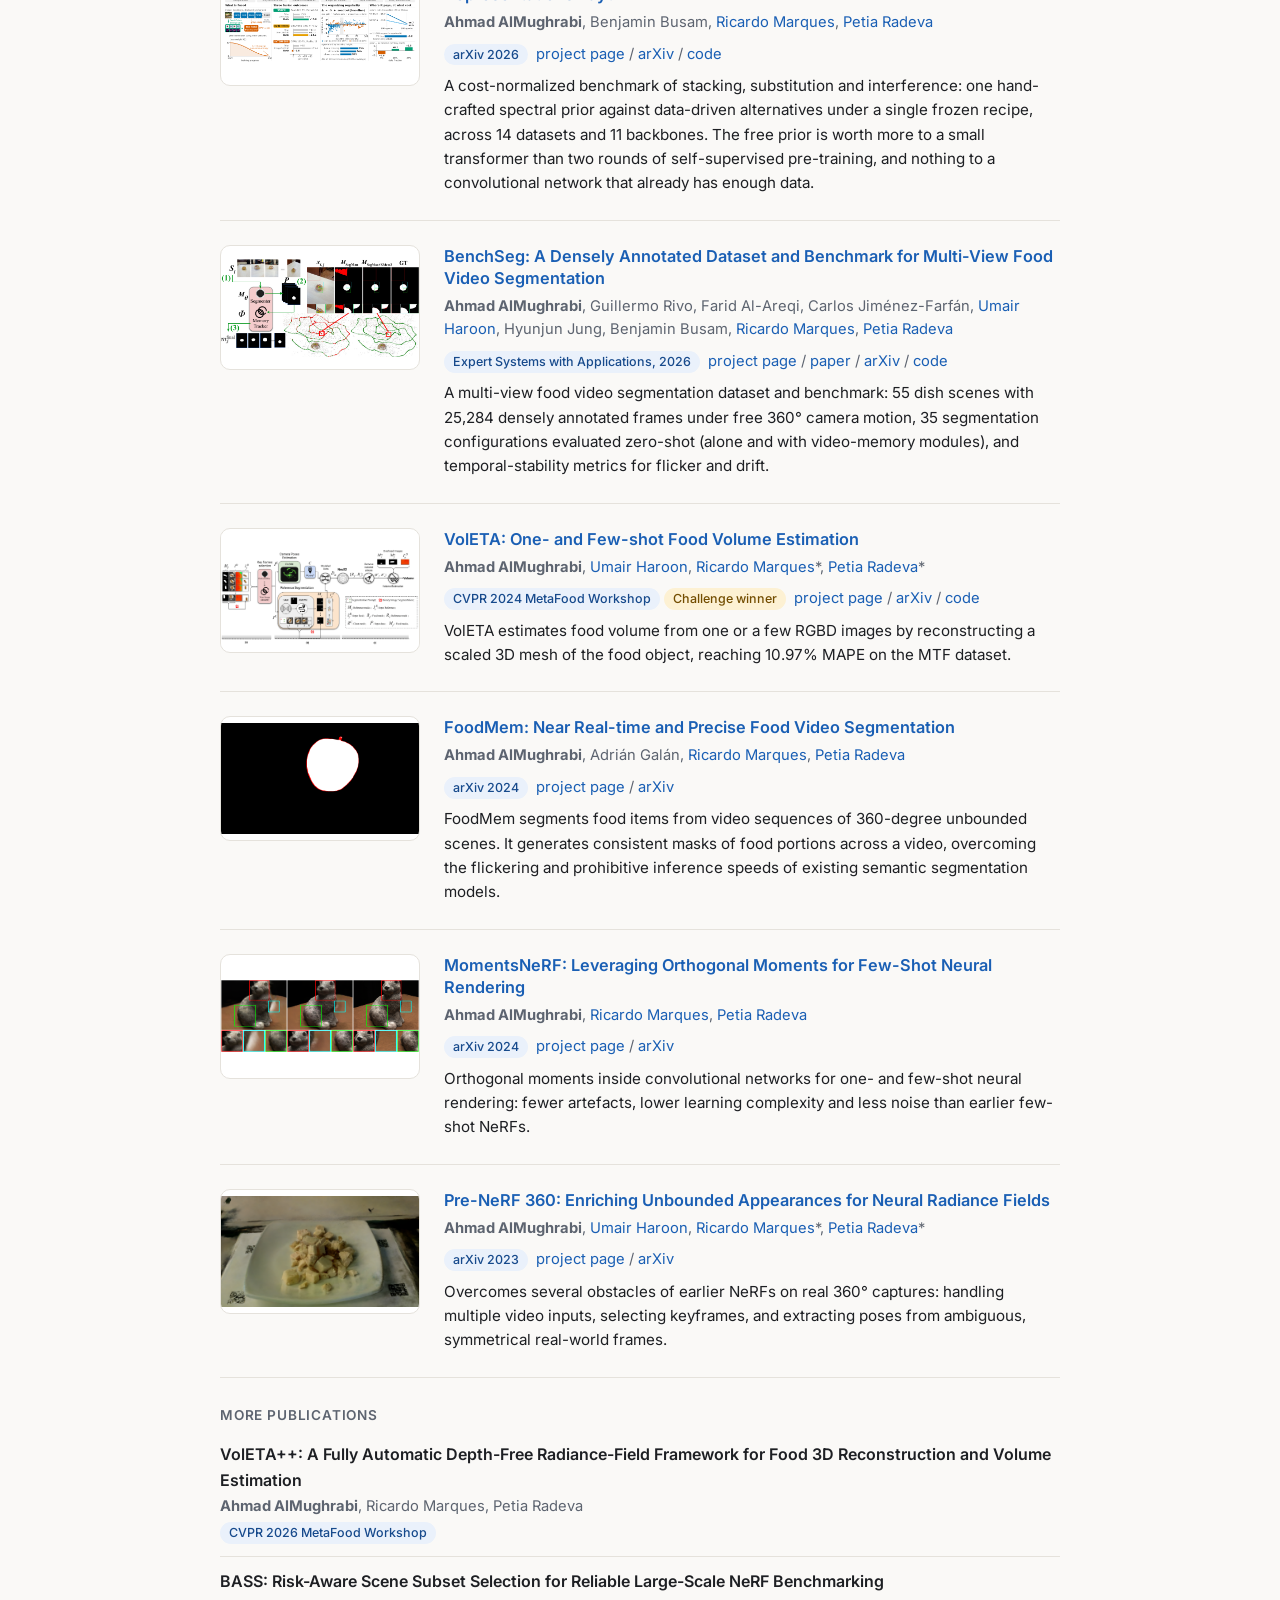
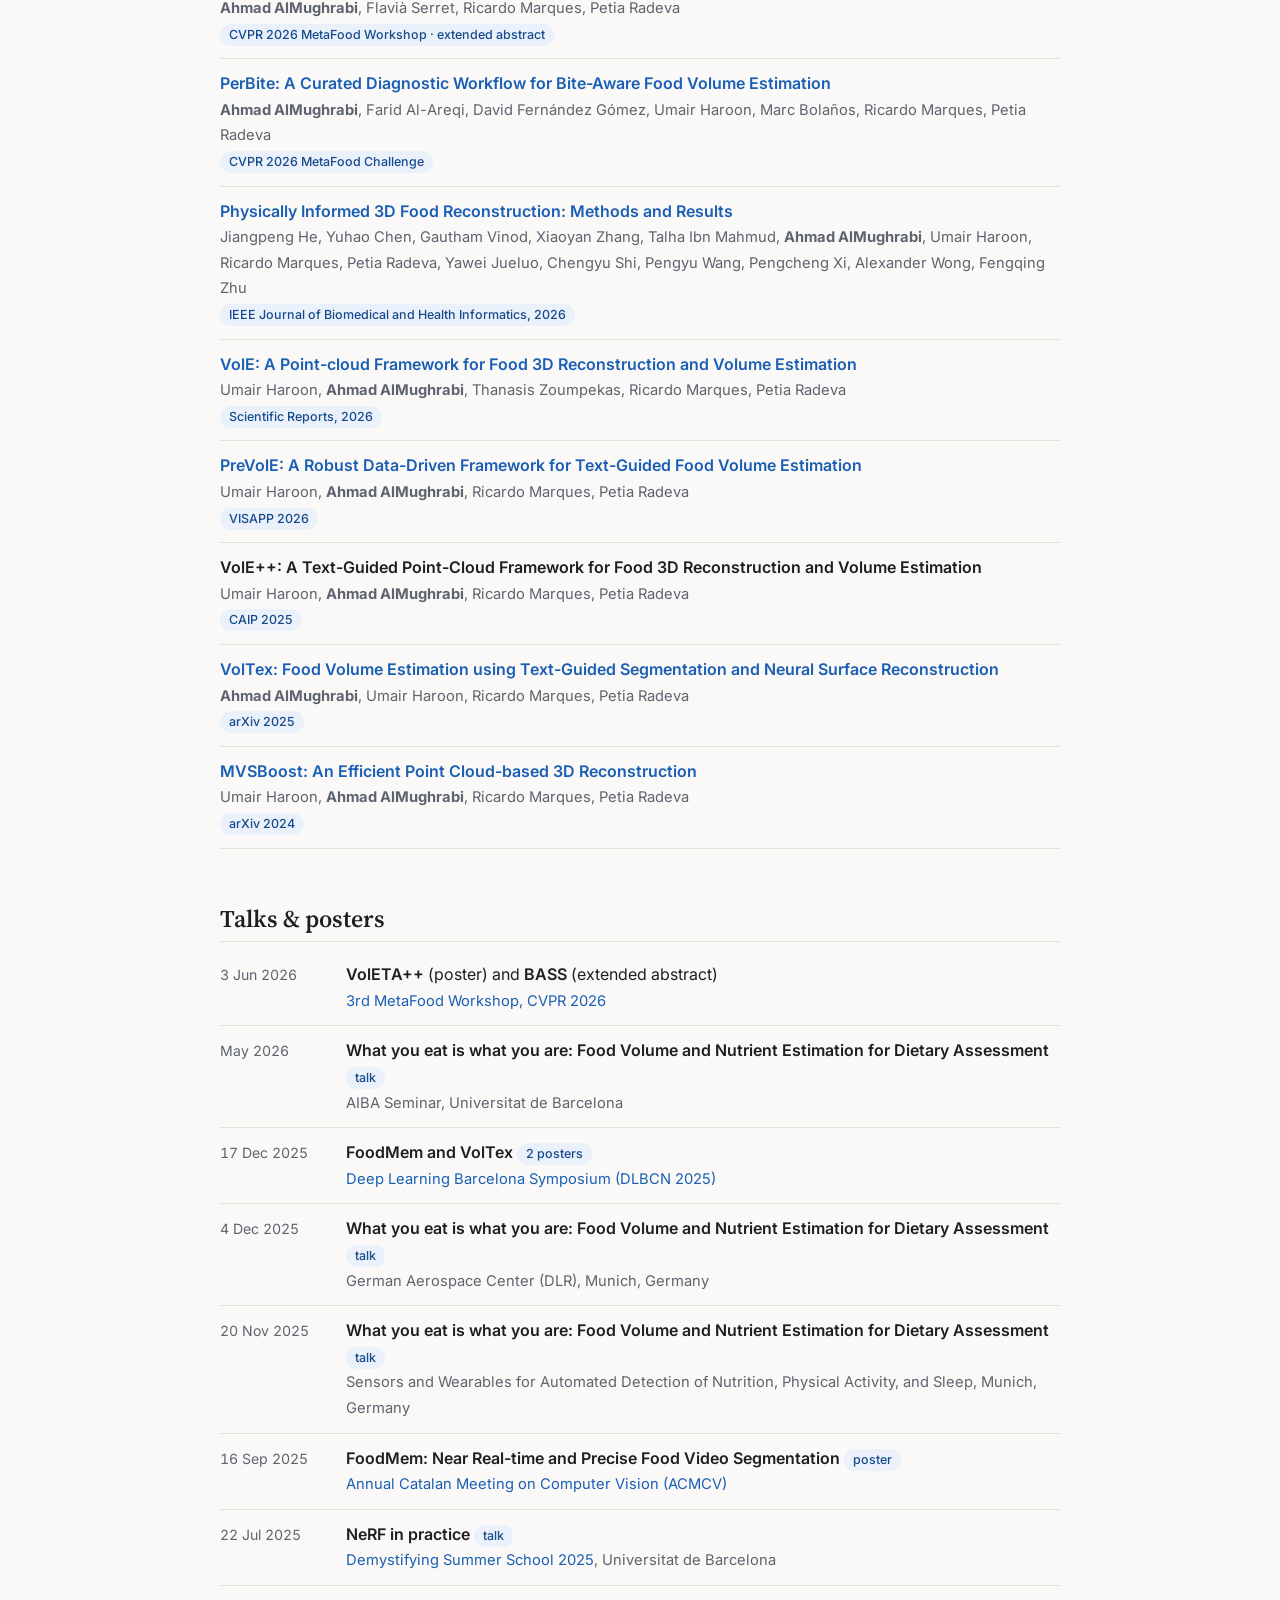
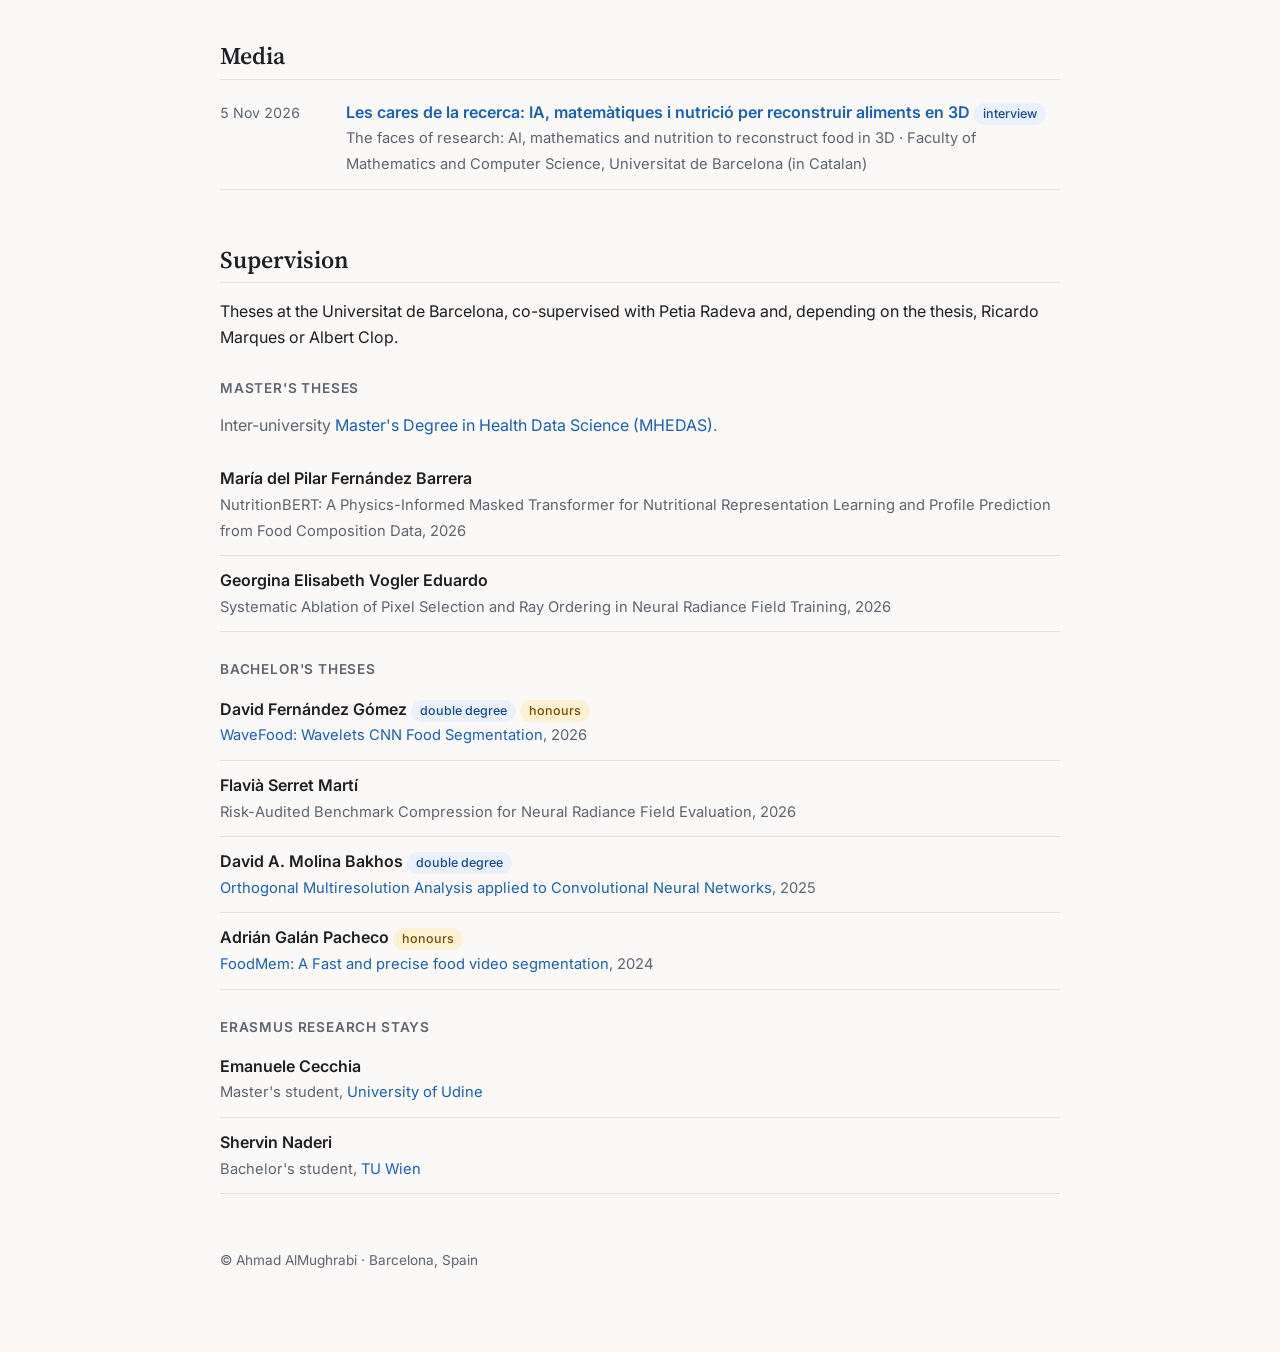
==== commit 801e8dd3: "Homepage: Media section with the UB "Les cares de la recerca" interview - New Media section after Ta" ====
--- a/index.html
+++ b/index.html
@@ -47,6 +47,7 @@
     <a href="#awards">Awards</a>
     <a href="#publications">Publications</a>
     <a href="#talks">Talks &amp; posters</a>
+    <a href="#media">Media</a>
     <a href="#supervision">Supervision</a>
   </nav>
 
@@ -102,7 +103,7 @@
         <div class="authors">
           <strong>Ahmad AlMughrabi</strong>, Flavià Serret, <a href="https://ricjm.github.io/">Ricardo Marques</a><sup>&dagger;</sup>, <a href="http://www.ub.edu/cvub/petiaradeva/">Petia Radeva</a><sup>&dagger;</sup> (<sup>&dagger;</sup>equal supervision)
         </div>
-        <p class="pub-links"><span class="badge">NeurIPS 2026</span> &nbsp;<a href="RASS/">project page</a> / <a href="https://openreview.net/forum?id=ytAbjAspfi">OpenReview</a> / <a href="https://github.com/GCVCG/RASS">code</a> / <a href="https://www.kaggle.com/datasets/ahmadalmughrabi/rass-nerf-benchmark-artifact">data</a> / <a href="RASS/slides/RASS_NeurIPS2026_talk.pdf">slides</a> / <a href="RASS/poster/RASS_NeurIPS2026_poster.pdf">poster</a> / <a href="RASS/#video">video</a></p>
+        <p class="pub-links"><span class="badge">NeurIPS 2026</span> &nbsp;<a href="RASS/">project page</a> / <a href="https://openreview.net/forum?id=ytAbjAspfi">OpenReview</a> / <a href="https://github.com/GCVCG/RASS">code</a> / <a href="https://www.kaggle.com/datasets/ahmadalmughrabi/rass-nerf-benchmark-artifact">data</a> / <a href="RASS/slides/RASS_NeurIPS2026_talk.pdf">slides</a></p>
         <p class="desc">
           A risk-audited protocol for compact NeRF benchmarks: audit the procedure that draws subsets, and recommend the smallest size whose
           Wilson lower bound on the pass rate meets a declared target. On 3,521 Nutrition5k scenes, RASS-48 screens with 73&times; fewer scenes,
@@ -309,6 +310,19 @@
   </section>
 
   <section>
+    <h2 id="media">Media</h2>
+    <ul class="entries dated">
+      <li>
+        <span class="date">5 Nov 2026</span>
+        <div>
+          <span class="title"><a href="https://web.ub.edu/ca/web/facultat-matematiques-informatica/w/les-cares-de-la-recerca-ia-matem%C3%A0tiques-i-nutrici%C3%B3-per-reconstruir-aliments-en-3d%C2%A0" lang="ca">Les cares de la recerca: IA, matemàtiques i nutrició per reconstruir aliments en 3D</a></span> <span class="badge">interview</span><br>
+          <span class="meta">The faces of research: AI, mathematics and nutrition to reconstruct food in 3D &middot; Faculty of Mathematics and Computer Science, Universitat de Barcelona (in Catalan)</span>
+        </div>
+      </li>
+    </ul>
+  </section>
+
+  <section>
     <h2 id="supervision">Supervision</h2>
     <p>
       Theses at the Universitat de Barcelona, co-supervised with Petia Radeva and, depending on the thesis, Ricardo Marques or Albert Clop.
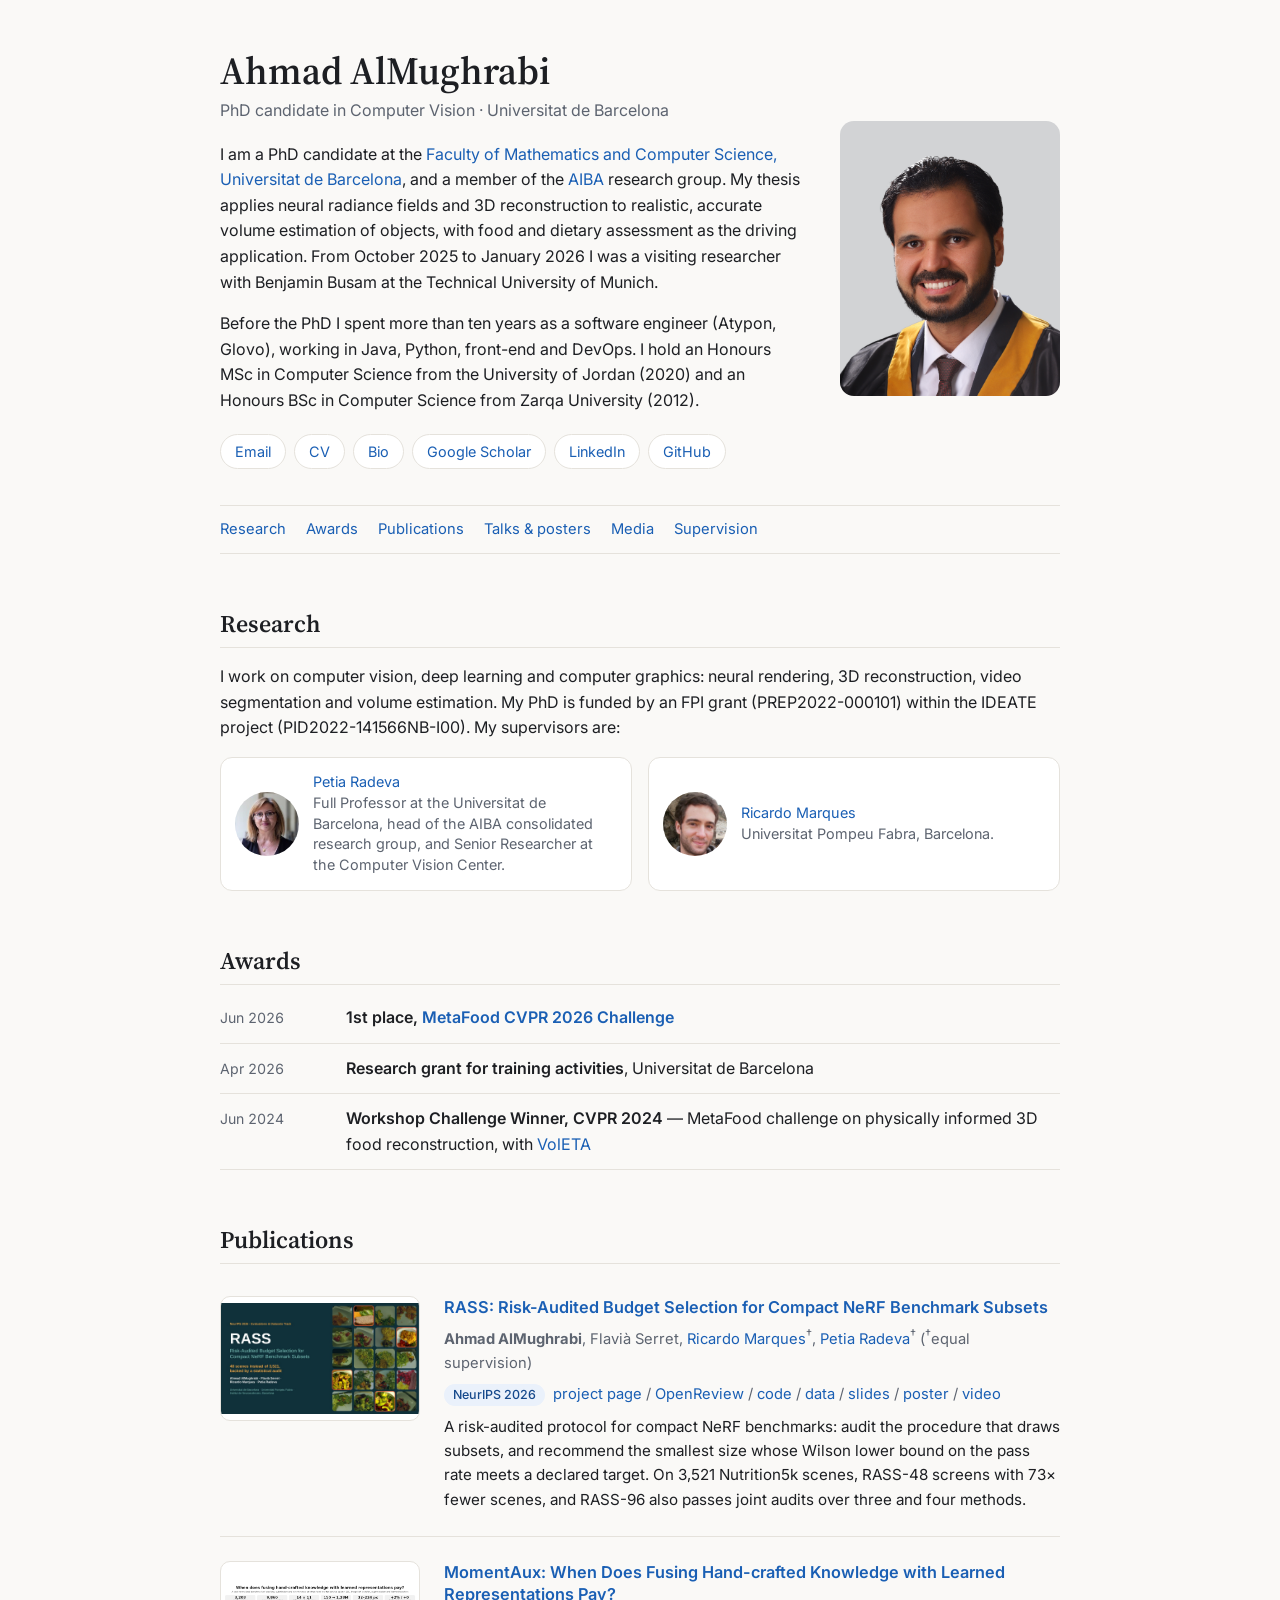
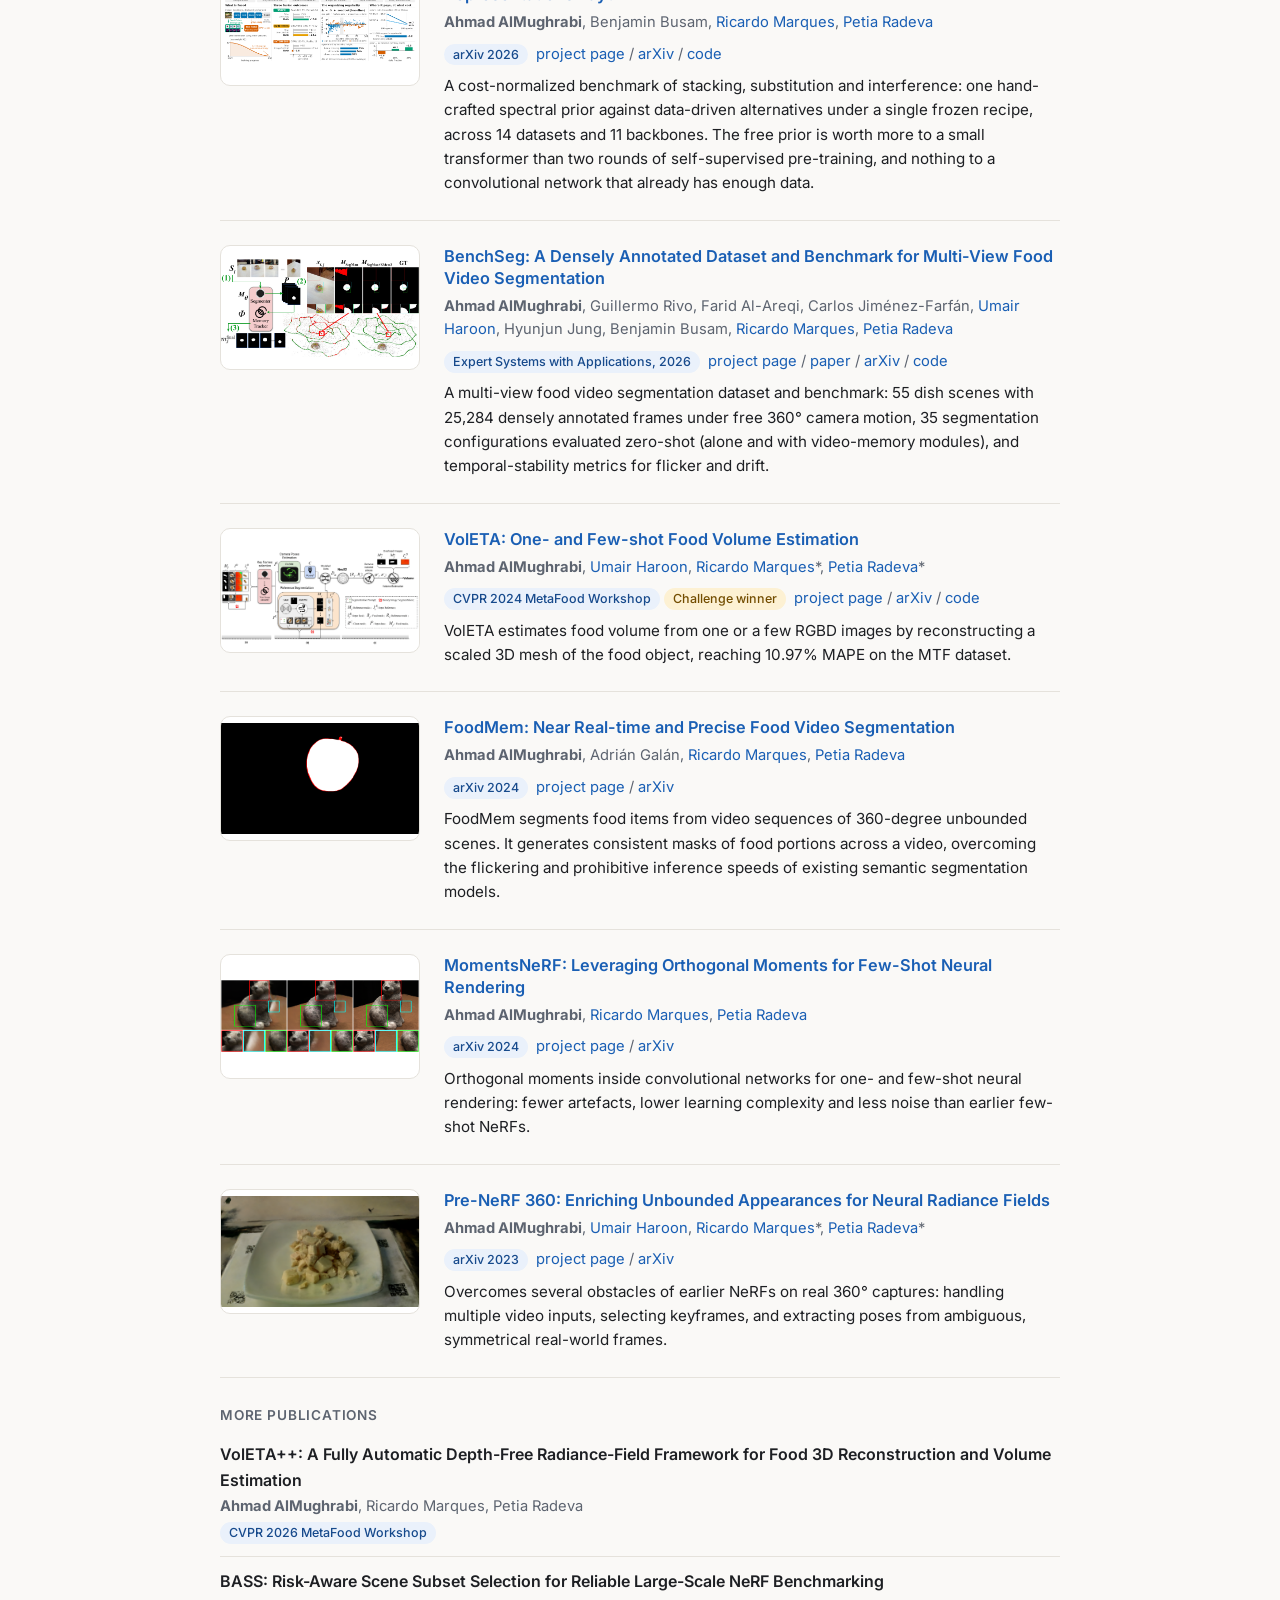
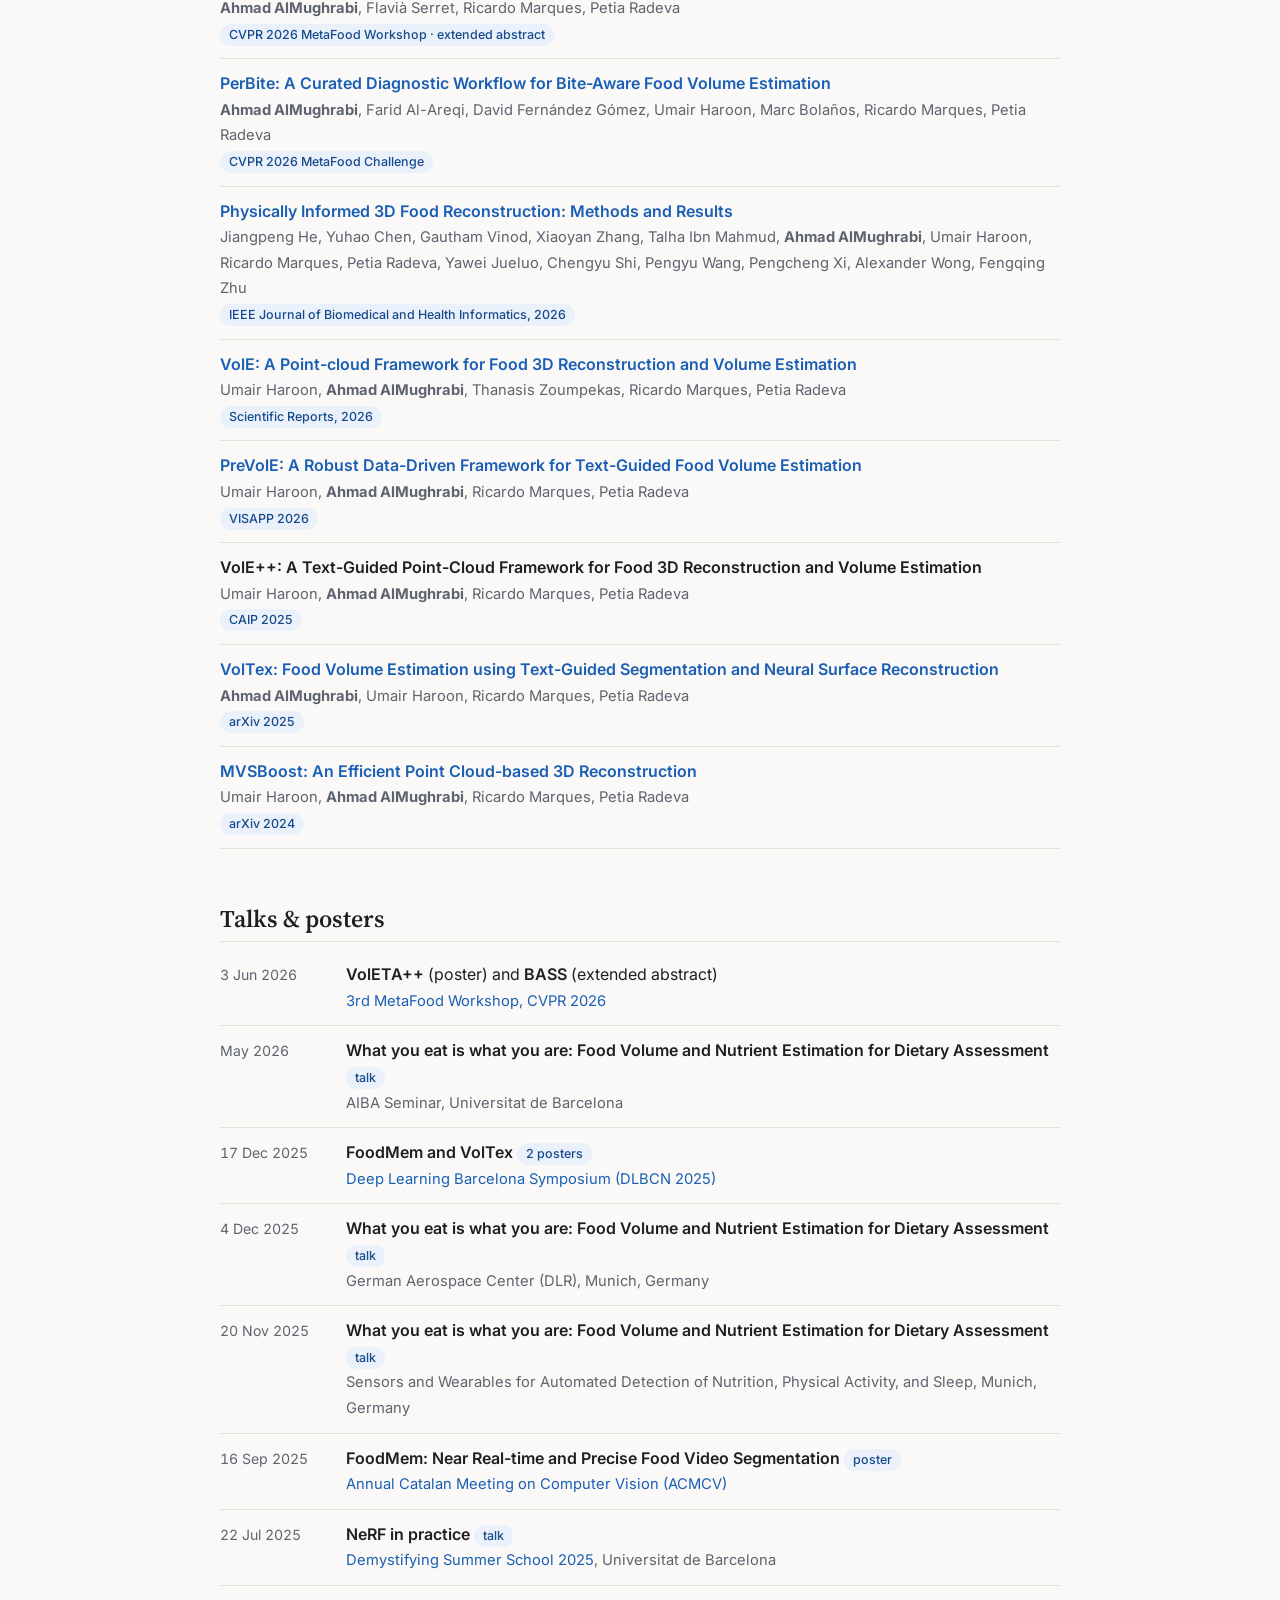
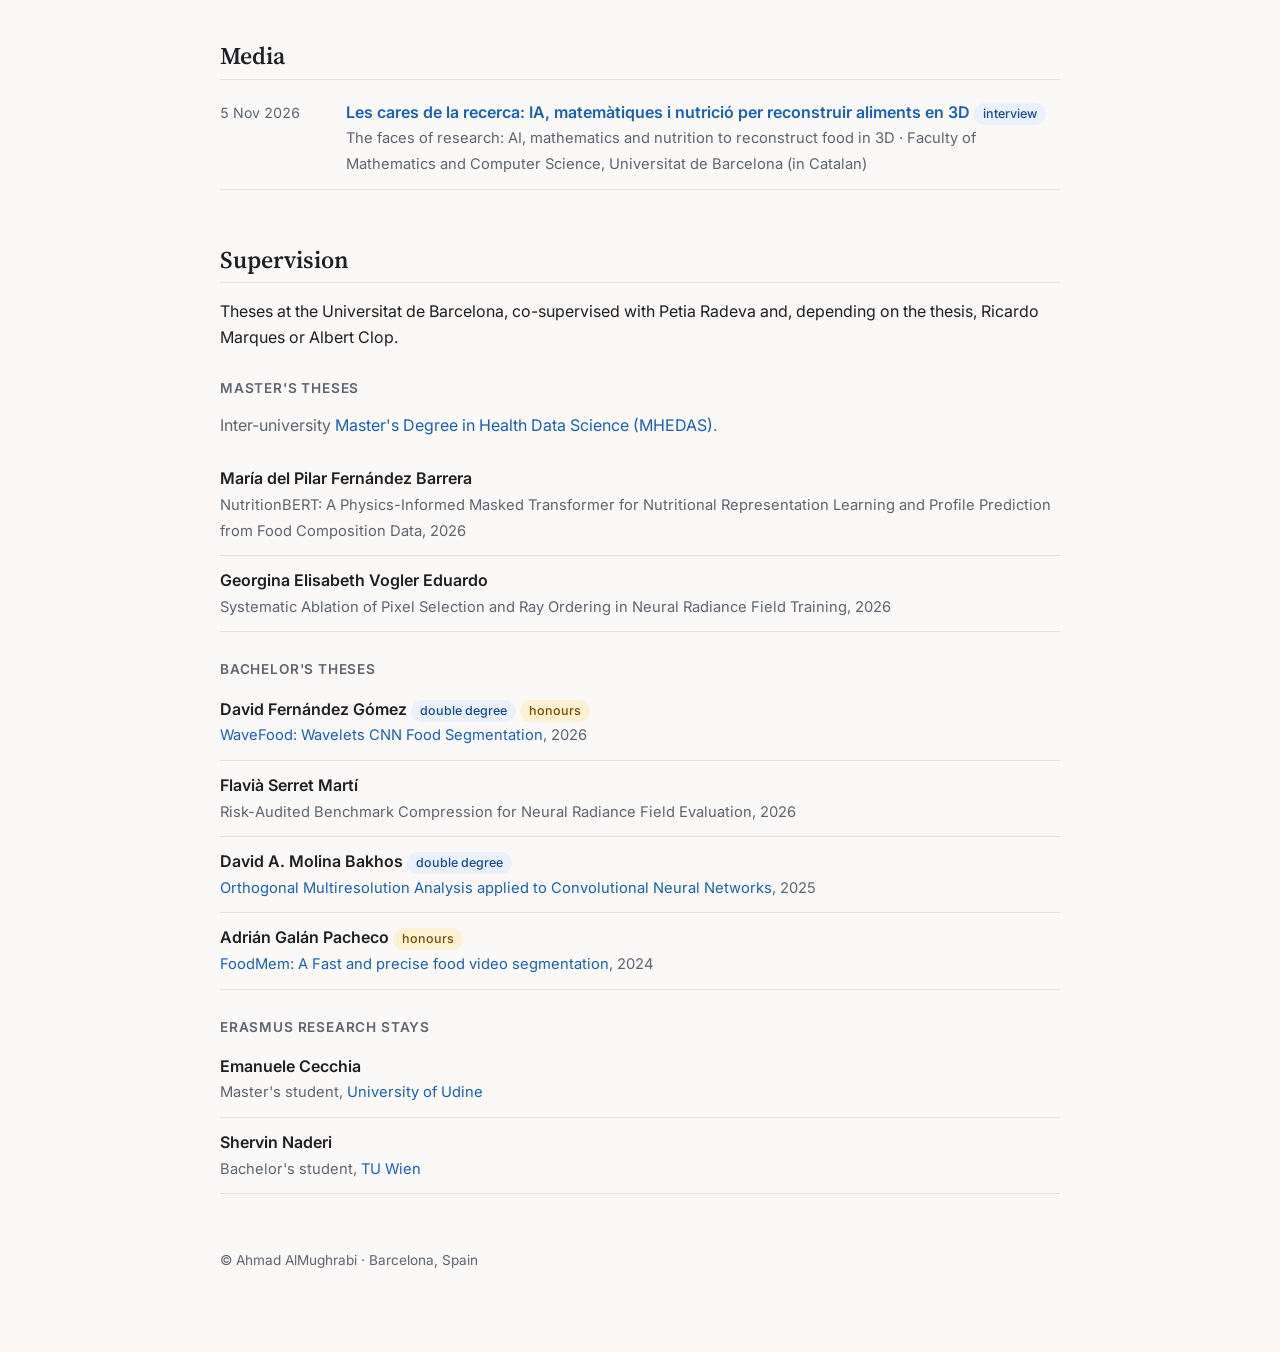
==== commit 04443d1a: "Merge pull request #18 from amughrabi/rass-video-poster RASS page: overview video, poster and presen" ====
--- a/index.html
+++ b/index.html
@@ -103,7 +103,7 @@
         <div class="authors">
           <strong>Ahmad AlMughrabi</strong>, Flavià Serret, <a href="https://ricjm.github.io/">Ricardo Marques</a><sup>&dagger;</sup>, <a href="http://www.ub.edu/cvub/petiaradeva/">Petia Radeva</a><sup>&dagger;</sup> (<sup>&dagger;</sup>equal supervision)
         </div>
-        <p class="pub-links"><span class="badge">NeurIPS 2026</span> &nbsp;<a href="RASS/">project page</a> / <a href="https://openreview.net/forum?id=ytAbjAspfi">OpenReview</a> / <a href="https://github.com/GCVCG/RASS">code</a> / <a href="https://www.kaggle.com/datasets/ahmadalmughrabi/rass-nerf-benchmark-artifact">data</a> / <a href="RASS/slides/RASS_NeurIPS2026_talk.pdf">slides</a></p>
+        <p class="pub-links"><span class="badge">NeurIPS 2026</span> &nbsp;<a href="RASS/">project page</a> / <a href="https://openreview.net/forum?id=ytAbjAspfi">OpenReview</a> / <a href="https://github.com/GCVCG/RASS">code</a> / <a href="https://www.kaggle.com/datasets/ahmadalmughrabi/rass-nerf-benchmark-artifact">data</a> / <a href="RASS/slides/RASS_NeurIPS2026_talk.pdf">slides</a> / <a href="RASS/poster/RASS_NeurIPS2026_poster.pdf">poster</a> / <a href="RASS/#video">video</a></p>
         <p class="desc">
           A risk-audited protocol for compact NeRF benchmarks: audit the procedure that draws subsets, and recommend the smallest size whose
           Wilson lower bound on the pass rate meets a declared target. On 3,521 Nutrition5k scenes, RASS-48 screens with 73&times; fewer scenes,
